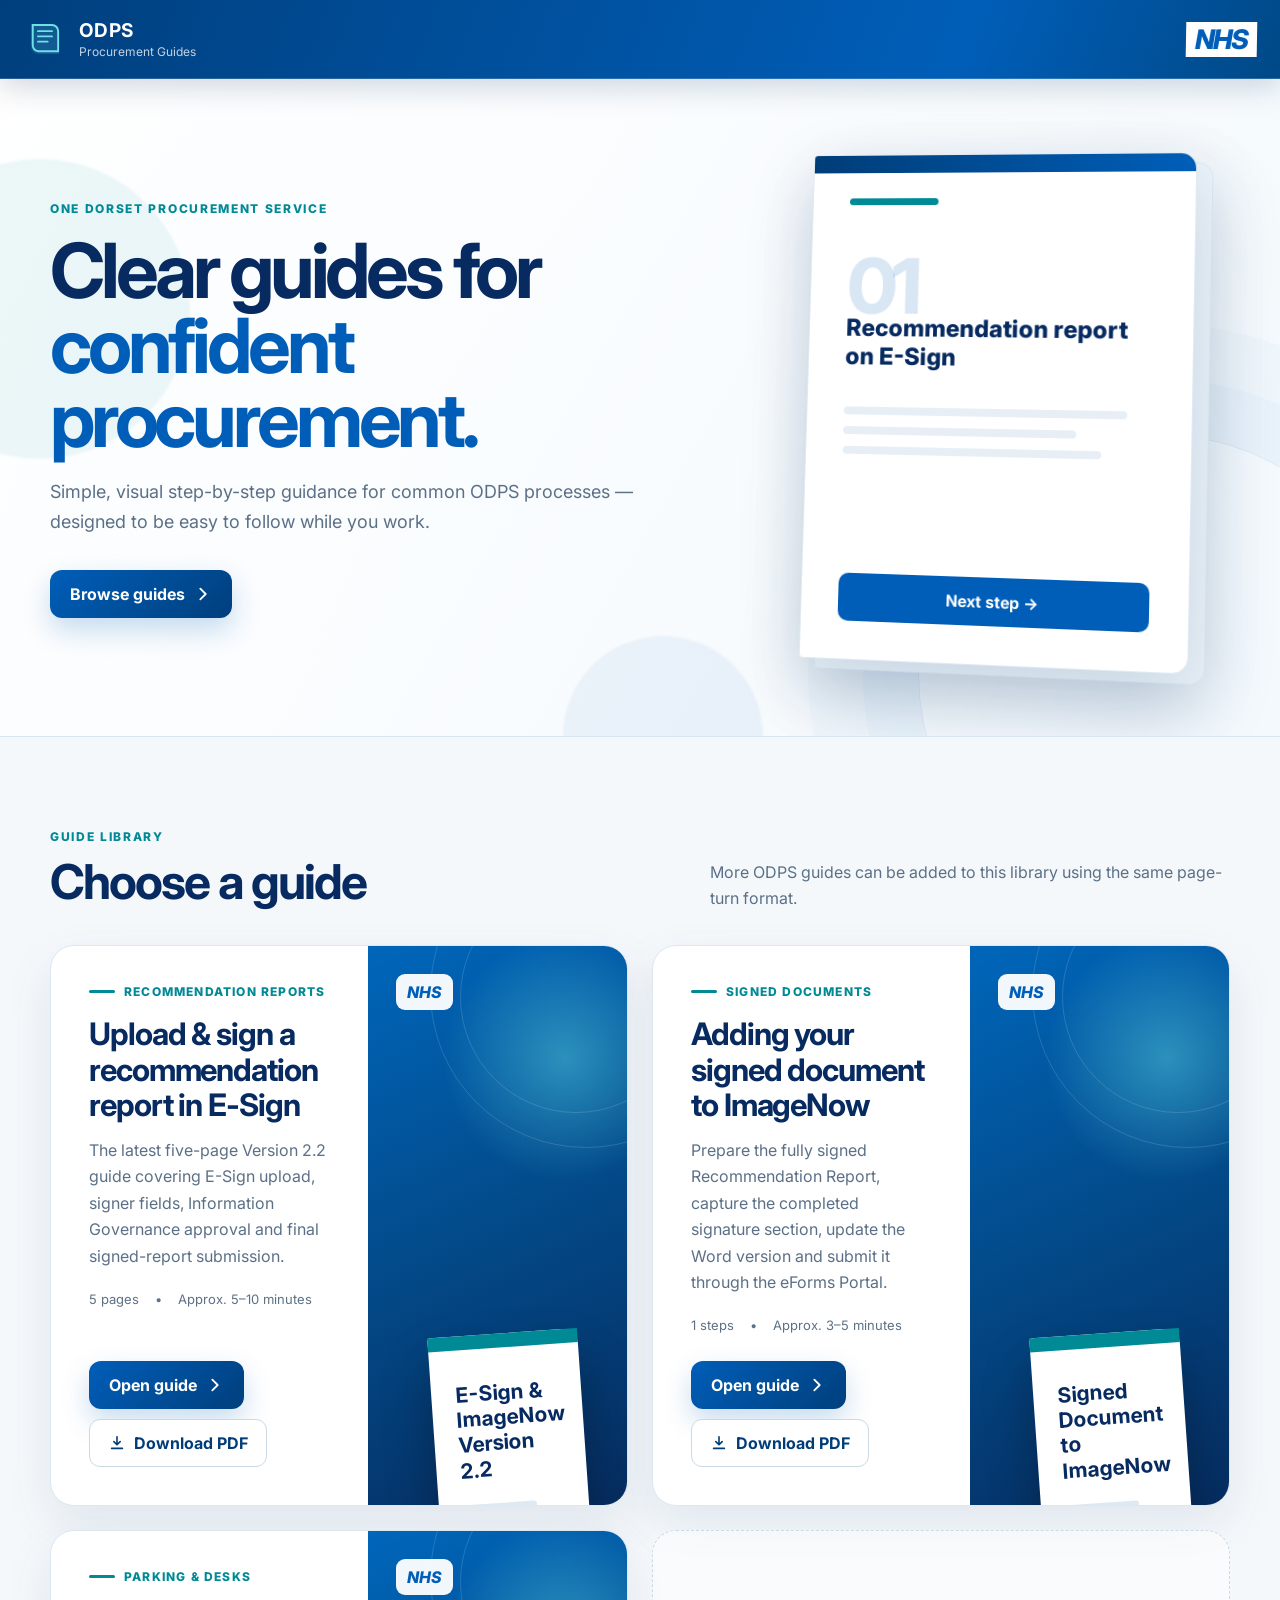
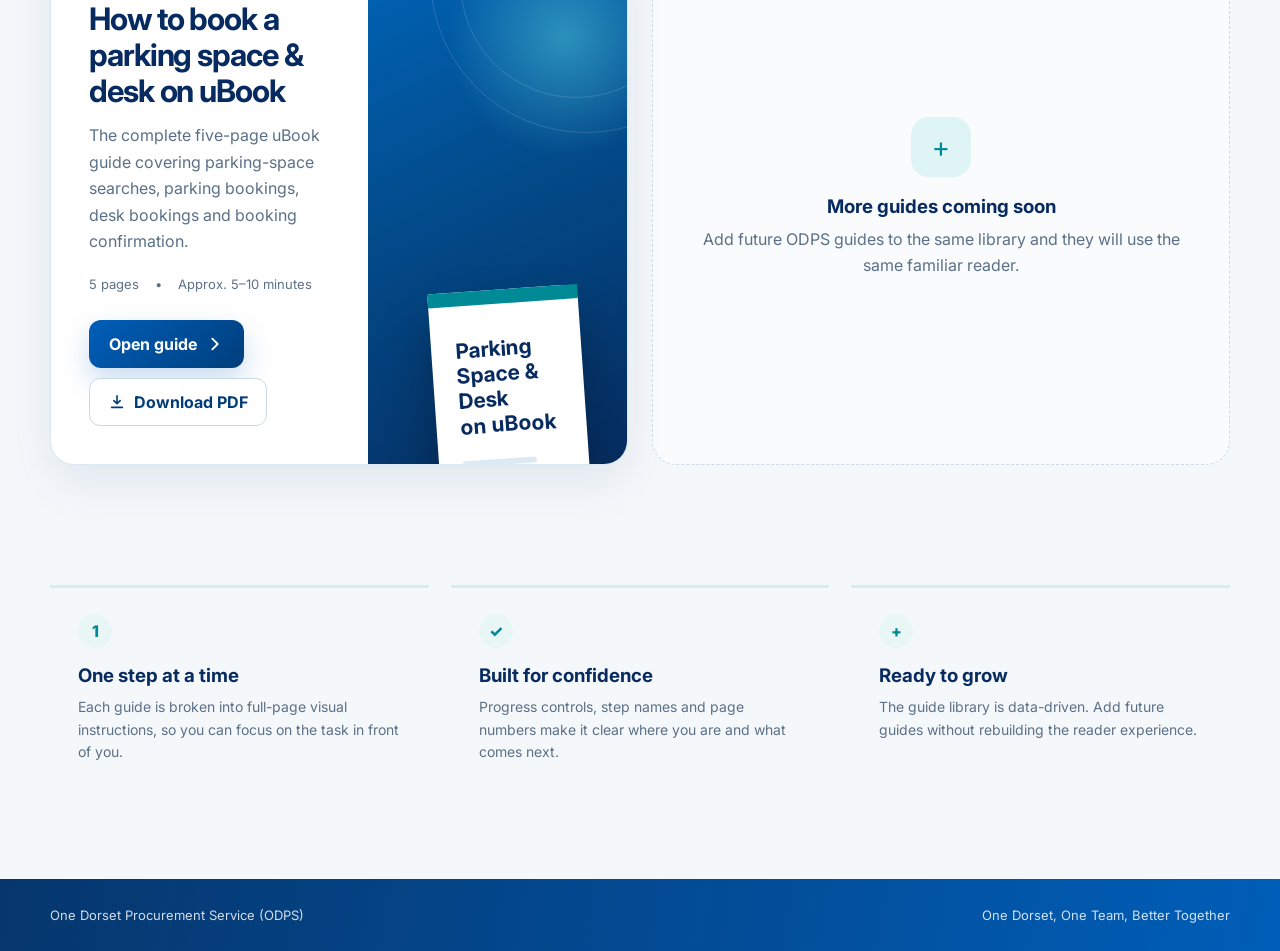
==== index.html @ a8387121 "Add files via upload" ====
<!doctype html>
<html lang="en">
<head>
  <meta charset="utf-8" />
  <meta name="viewport" content="width=device-width, initial-scale=1" />
  <meta name="theme-color" content="#003d78" />
  <meta name="description" content="Practical procurement guides for One Dorset Procurement Service colleagues." />
  <title>ODPS Procurement Guides</title>
  <link rel="stylesheet" href="styles.css" />
</head>
<body>
  <a class="skip-link" href="#main">Skip to content</a>

  <header class="site-header">
    <div class="header-inner">
      <a class="brand" href="#" data-home aria-label="ODPS Procurement Guides home">
        <span class="brand-mark" aria-hidden="true">
          <svg viewBox="0 0 48 48" role="img">
            <path d="M8 7h24a8 8 0 0 1 8 8v26H16a8 8 0 0 1-8-8V7Z" fill="currentColor" opacity=".16"/>
            <path d="M10 8h22a7 7 0 0 1 7 7v23H17a7 7 0 0 1-7-7V8Z" fill="none" stroke="currentColor" stroke-width="2.2"/>
            <path d="M16 15h16M16 21h16M16 27h11" stroke="currentColor" stroke-width="2.2" stroke-linecap="round"/>
          </svg>
        </span>
        <span>
          <strong>ODPS</strong>
          <small>Procurement Guides</small>
        </span>
      </a>

      <div class="nhs-badge" aria-label="NHS">NHS</div>
    </div>
  </header>

  <main id="main">
    <section class="hero" id="home-view">
      <div class="hero-glow hero-glow-one" aria-hidden="true"></div>
      <div class="hero-glow hero-glow-two" aria-hidden="true"></div>

      <div class="shell hero-grid">
        <div class="hero-copy">
          <span class="eyebrow">One Dorset Procurement Service</span>
          <h1>Clear guides for<br><span>confident procurement.</span></h1>
          <p class="hero-lead">
            Simple, visual step-by-step guidance for common ODPS processes — designed to be easy to follow while you work.
          </p>
          <a class="primary-cta" href="#guides">
            Browse guides
            <svg viewBox="0 0 20 20" aria-hidden="true"><path d="m7 4 6 6-6 6" fill="none" stroke="currentColor" stroke-width="2" stroke-linecap="round" stroke-linejoin="round"/></svg>
          </a>
        </div>

        <div class="hero-card" aria-hidden="true">
          <div class="mini-book">
            <div class="mini-page mini-page-back"></div>
            <div class="mini-page mini-page-front">
              <div class="mini-topline"></div>
              <div class="mini-number">01</div>
              <div class="mini-title">Recommendation report<br>on E-Sign</div>
              <div class="mini-lines">
                <span></span><span></span><span></span>
              </div>
              <div class="mini-button">Next step →</div>
            </div>
          </div>
        </div>
      </div>
    </section>

    <section class="guide-section" id="guides">
      <div class="shell">
        <div class="section-heading">
          <div>
            <span class="eyebrow">Guide library</span>
            <h2>Choose a guide</h2>
          </div>
          <p>More ODPS guides can be added to this library using the same page-turn format.</p>
        </div>

        <div class="guide-grid" id="guide-grid">
          <!-- Guide cards are rendered from app.js -->
        </div>
      </div>
    </section>

    <section class="principles">
      <div class="shell principles-grid">
        <article>
          <span class="principle-icon" aria-hidden="true">1</span>
          <h3>One step at a time</h3>
          <p>Each guide is broken into full-page visual instructions, so you can focus on the task in front of you.</p>
        </article>
        <article>
          <span class="principle-icon" aria-hidden="true">✓</span>
          <h3>Built for confidence</h3>
          <p>Progress controls, step names and page numbers make it clear where you are and what comes next.</p>
        </article>
        <article>
          <span class="principle-icon" aria-hidden="true">+</span>
          <h3>Ready to grow</h3>
          <p>The guide library is data-driven. Add future guides without rebuilding the reader experience.</p>
        </article>
      </div>
    </section>
  </main>

  <div class="reader" id="reader" hidden>
    <div class="reader-topbar">
      <button class="text-button" id="close-reader" type="button">
        <svg viewBox="0 0 20 20" aria-hidden="true"><path d="m12.5 4-6 6 6 6" fill="none" stroke="currentColor" stroke-width="2" stroke-linecap="round" stroke-linejoin="round"/></svg>
        All guides
      </button>
      <div class="reader-brand">
        <strong id="reader-short-title">E-Sign</strong>
        <span id="reader-counter">Step 1 of 3</span>
      </div>
      <div class="reader-tools">
        <a class="reader-download" id="reader-download" href="#" download hidden>
          <svg viewBox="0 0 20 20" aria-hidden="true"><path d="M10 3v9m0 0 3.5-3.5M10 12 6.5 8.5M4 16h12" fill="none" stroke="currentColor" stroke-width="1.8" stroke-linecap="round" stroke-linejoin="round"/></svg>
          <span id="reader-download-label">Download PDF</span>
        </a>
        <button class="icon-button" id="fullscreen-button" type="button" aria-label="Toggle full screen">
          <svg viewBox="0 0 24 24" aria-hidden="true">
            <path d="M8 3H3v5M16 3h5v5M8 21H3v-5M16 21h5v-5" fill="none" stroke="currentColor" stroke-width="2" stroke-linecap="round" stroke-linejoin="round"/>
          </svg>
        </button>
      </div>
    </div>

    <div class="reader-stage">
      <aside class="step-rail" aria-label="Guide progress">
        <div class="step-rail-title" id="step-rail-title">Guide steps</div>
        <ol id="step-list"></ol>
      </aside>

      <div class="book-wrap">
        <a class="step-resource-link" id="step-resource-link" href="#" target="_blank" rel="noopener noreferrer" hidden>
          <span class="step-resource-icon" aria-hidden="true">
            <svg viewBox="0 0 24 24"><path d="M14 5h5v5M13 11l6-6M19 13v5a1 1 0 0 1-1 1H6a1 1 0 0 1-1-1V6a1 1 0 0 1 1-1h5" fill="none" stroke="currentColor" stroke-width="2" stroke-linecap="round" stroke-linejoin="round"/></svg>
          </span>
          <span>
            <small>Quick link for this step</small>
            <strong id="step-resource-label">Open E-Sign</strong>
          </span>
          <span class="step-resource-arrow" aria-hidden="true">↗</span>
        </a>

        <div class="book-shell" id="book-shell">
          <div class="page-stack page-stack-3" aria-hidden="true"></div>
          <div class="page-stack page-stack-2" aria-hidden="true"></div>
          <div class="page-stack page-stack-1" aria-hidden="true"></div>

          <div class="page-turner" id="page-turner">
            <img id="guide-page" src="" alt="" />
          </div>
        </div>

        <div class="reader-actions">
          <button class="secondary-button" id="prev-button" type="button">
            <svg viewBox="0 0 20 20" aria-hidden="true"><path d="m12 4-6 6 6 6" fill="none" stroke="currentColor" stroke-width="2" stroke-linecap="round" stroke-linejoin="round"/></svg>
            Previous
          </button>
          <div class="mobile-progress" id="mobile-progress" aria-hidden="true"></div>
          <button class="primary-button" id="next-button" type="button">
            <span id="next-label">Next step</span>
            <svg viewBox="0 0 20 20" aria-hidden="true"><path d="m7 4 6 6-6 6" fill="none" stroke="currentColor" stroke-width="2" stroke-linecap="round" stroke-linejoin="round"/></svg>
          </button>
        </div>

      </div>

      <aside class="reader-meta">
        <span class="eyebrow" id="current-unit-label">Current step</span>
        <h2 id="step-title"></h2>
        <p id="step-description"></p>
        <div class="reader-tip">
          <span aria-hidden="true">⌨</span>
          <p>Use the left and right arrow keys to move through the guide.</p>
        </div>
      </aside>
    </div>
  </div>

  <footer>
    <div class="shell footer-inner">
      <span>One Dorset Procurement Service (ODPS)</span>
      <span>One Dorset, One Team, Better Together</span>
    </div>
  </footer>

  <script src="app.js"></script>
</body>
</html>
---- styles.css ----
@import url('https://fonts.googleapis.com/css2?family=Inter:wght@400;500;600;700;800&display=swap');

:root {
  --nhs-blue: #005eb8;
  --deep-blue: #003d78;
  --navy: #072b61;
  --ink: #102a43;
  --muted: #5b7087;
  --teal: #008a96;
  --teal-soft: #dff4f4;
  --sky: #e9f3fb;
  --paper: #ffffff;
  --off-white: #f5f8fb;
  --line: #d9e5ef;
  --green: #4c9f38;
  --shadow: 0 24px 70px rgba(0, 50, 100, .16);
  --radius: 24px;
}

* { box-sizing: border-box; }

html {
  scroll-behavior: smooth;
  background: var(--off-white);
}

body {
  margin: 0;
  color: var(--ink);
  background:
    radial-gradient(circle at 12% 10%, rgba(0, 174, 199, .08), transparent 28rem),
    var(--off-white);
  font-family: Inter, Arial, Helvetica, sans-serif;
  -webkit-font-smoothing: antialiased;
}

button, a { font: inherit; }
button { cursor: pointer; }

img { max-width: 100%; display: block; }

.skip-link {
  position: fixed;
  top: 10px;
  left: 10px;
  z-index: 100;
  padding: 10px 14px;
  border-radius: 10px;
  background: #fff;
  color: var(--navy);
  transform: translateY(-160%);
}
.skip-link:focus { transform: translateY(0); }

.shell {
  width: min(1180px, calc(100% - 48px));
  margin: 0 auto;
}

.site-header {
  position: sticky;
  top: 0;
  z-index: 30;
  color: white;
  background: linear-gradient(110deg, #003f7d 0%, #005eb8 75%, #004987 100%);
  border-bottom: 1px solid rgba(255,255,255,.16);
  box-shadow: 0 8px 30px rgba(0, 38, 82, .18);
}

.header-inner {
  width: min(1280px, calc(100% - 48px));
  min-height: 78px;
  margin: 0 auto;
  display: flex;
  align-items: center;
  justify-content: space-between;
}

.brand {
  color: white;
  display: inline-flex;
  align-items: center;
  gap: 13px;
  text-decoration: none;
}

.brand-mark {
  width: 42px;
  height: 42px;
  display: grid;
  place-items: center;
  color: #6ee0e8;
}
.brand-mark svg { width: 100%; height: 100%; }

.brand strong {
  display: block;
  font-size: 19px;
  letter-spacing: .02em;
}
.brand small {
  display: block;
  margin-top: 2px;
  font-size: 12px;
  color: rgba(255,255,255,.76);
}

.nhs-badge {
  background: #fff;
  color: var(--nhs-blue);
  padding: 4px 9px 3px;
  font-size: 27px;
  font-weight: 800;
  letter-spacing: -2px;
  font-style: italic;
  line-height: 1;
  transform: skew(-1deg);
}

.hero {
  position: relative;
  overflow: hidden;
  background:
    linear-gradient(120deg, rgba(255,255,255,.96), rgba(243,249,253,.96));
  border-bottom: 1px solid var(--line);
}

.hero::after {
  content: "";
  position: absolute;
  right: -120px;
  bottom: -180px;
  width: 480px;
  height: 480px;
  border-radius: 50%;
  border: 1px solid rgba(0, 94, 184, .10);
  box-shadow:
    0 0 0 55px rgba(0, 94, 184, .025),
    0 0 0 110px rgba(0, 138, 150, .022);
}

.hero-grid {
  min-height: 590px;
  display: grid;
  grid-template-columns: 1.15fr .85fr;
  align-items: center;
  gap: 80px;
  padding-top: 72px;
  padding-bottom: 72px;
  position: relative;
  z-index: 2;
}

.eyebrow {
  display: inline-block;
  color: var(--teal);
  font-size: 12px;
  font-weight: 800;
  letter-spacing: .14em;
  text-transform: uppercase;
}

.hero h1 {
  margin: 16px 0 20px;
  color: var(--navy);
  font-size: clamp(46px, 6vw, 76px);
  line-height: .98;
  letter-spacing: -.055em;
}
.hero h1 span { color: var(--nhs-blue); }

.hero-lead {
  max-width: 670px;
  margin: 0 0 32px;
  color: var(--muted);
  font-size: 18px;
  line-height: 1.7;
}

.primary-cta,
.primary-button,
.secondary-button,
.text-button,
.icon-button {
  border: 0;
  text-decoration: none;
  display: inline-flex;
  align-items: center;
  justify-content: center;
}

.reader-tools {
  justify-self: end;
  display: flex;
  align-items: center;
  gap: 9px;
}

.reader-download {
  min-height: 40px;
  padding: 0 13px;
  display: inline-flex;
  align-items: center;
  justify-content: center;
  gap: 7px;
  border: 1px solid #cbd9e3;
  border-radius: 10px;
  background: #fff;
  color: var(--deep-blue);
  text-decoration: none;
  font-size: 13px;
  font-weight: 700;
  transition: background .18s ease, border-color .18s ease, transform .18s ease;
}
.reader-download[hidden] { display: none; }
.reader-download:hover {
  transform: translateY(-1px);
  background: #f4f9fc;
  border-color: #9fbdd0;
}
.reader-download:focus-visible {
  outline: 3px solid rgba(0, 94, 184, .24);
  outline-offset: 2px;
}
.reader-download svg { width: 17px; height: 17px; }

.primary-cta,
.primary-button {
  gap: 9px;
  padding: 14px 20px;
  border-radius: 12px;
  background: linear-gradient(135deg, var(--nhs-blue), #003f7d);
  color: #fff;
  font-weight: 700;
  box-shadow: 0 12px 28px rgba(0, 94, 184, .22);
  transition: transform .18s ease, box-shadow .18s ease;
}

.primary-cta:hover,
.primary-button:hover {
  transform: translateY(-2px);
  box-shadow: 0 16px 34px rgba(0, 94, 184, .28);
}
.primary-cta svg, .primary-button svg, .secondary-button svg, .text-button svg {
  width: 18px;
  height: 18px;
}

.hero-card {
  min-height: 420px;
  display: grid;
  place-items: center;
  perspective: 1400px;
}

.mini-book {
  width: min(390px, 90%);
  aspect-ratio: .76;
  position: relative;
  transform: rotateY(-8deg) rotateX(3deg) rotateZ(1deg);
  transform-style: preserve-3d;
}

.mini-page {
  position: absolute;
  inset: 0;
  border-radius: 4px 16px 16px 4px;
  background: #fff;
  border: 1px solid #dfeaf3;
  box-shadow: var(--shadow);
}

.mini-page-back {
  transform: translate(16px, 10px);
  background: #ecf4fa;
}

.mini-page-front {
  overflow: hidden;
  padding: 44px 38px;
}

.mini-page-front::before {
  content: "";
  position: absolute;
  top: 0; left: 0; right: 0;
  height: 18px;
  background: linear-gradient(90deg, var(--deep-blue), var(--nhs-blue));
}

.mini-topline {
  width: 92px;
  height: 7px;
  margin-bottom: 44px;
  background: var(--teal);
  border-radius: 999px;
}

.mini-number {
  color: rgba(0,94,184,.15);
  font-size: 78px;
  line-height: 1;
  font-weight: 800;
  letter-spacing: -.08em;
}

.mini-title {
  margin-top: -10px;
  color: var(--navy);
  font-size: 24px;
  line-height: 1.2;
  font-weight: 800;
}

.mini-lines {
  margin: 36px 0;
  display: grid;
  gap: 12px;
}
.mini-lines span {
  height: 8px;
  border-radius: 999px;
  background: #e7eef5;
}
.mini-lines span:nth-child(1){ width: 92%; }
.mini-lines span:nth-child(2){ width: 76%; }
.mini-lines span:nth-child(3){ width: 84%; }

.mini-button {
  position: absolute;
  left: 38px; right: 38px; bottom: 38px;
  padding: 14px 18px;
  border-radius: 10px;
  background: var(--nhs-blue);
  color: white;
  text-align: center;
  font-weight: 700;
}

.hero-glow {
  position: absolute;
  border-radius: 999px;
  filter: blur(1px);
  pointer-events: none;
}
.hero-glow-one {
  width: 300px; height: 300px;
  left: -110px; top: 80px;
  background: rgba(0, 138, 150, .07);
}
.hero-glow-two {
  width: 200px; height: 200px;
  left: 44%; bottom: -100px;
  background: rgba(0, 94, 184, .06);
}

.guide-section { padding: 88px 0 100px; }

.section-heading {
  display: flex;
  align-items: end;
  justify-content: space-between;
  gap: 60px;
  margin-bottom: 34px;
}

.section-heading h2 {
  margin: 7px 0 0;
  font-size: clamp(32px, 4vw, 48px);
  color: var(--navy);
  letter-spacing: -.04em;
}

.section-heading p {
  max-width: 520px;
  margin: 0;
  color: var(--muted);
  line-height: 1.6;
}

.guide-grid {
  display: grid;
  grid-template-columns: repeat(12, 1fr);
  gap: 24px;
}

.guide-card {
  grid-column: span 6;
  min-height: 390px;
  display: grid;
  grid-template-columns: 1.1fr .9fr;
  overflow: hidden;
  border: 1px solid #dbe8f2;
  border-radius: var(--radius);
  background: #fff;
  box-shadow: 0 18px 50px rgba(10, 58, 102, .09);
  transition: transform .2s ease, box-shadow .2s ease;
}

.guide-card:hover {
  transform: translateY(-4px);
  box-shadow: 0 24px 58px rgba(10, 58, 102, .13);
}

.guide-card-content {
  padding: 38px;
  display: flex;
  flex-direction: column;
}

.guide-kicker {
  display: flex;
  align-items: center;
  gap: 9px;
  color: var(--teal);
  font-size: 12px;
  font-weight: 800;
  letter-spacing: .1em;
  text-transform: uppercase;
}

.guide-kicker::before {
  content: "";
  width: 26px;
  height: 3px;
  border-radius: 999px;
  background: currentColor;
}

.guide-card h3 {
  margin: 17px 0 14px;
  color: var(--navy);
  font-size: 31px;
  line-height: 1.15;
  letter-spacing: -.035em;
}

.guide-card p {
  margin: 0;
  color: var(--muted);
  line-height: 1.65;
}

.guide-card-meta {
  margin-top: 22px;
  display: flex;
  gap: 16px;
  color: #5d7186;
  font-size: 13px;
}

.guide-card-actions {
  margin-top: auto;
  padding-top: 28px;
  display: flex;
  flex-wrap: wrap;
  align-items: center;
  gap: 10px;
}

.guide-card-actions .primary-button,
.guide-card-actions .secondary-button {
  margin: 0;
}

.guide-download-button {
  padding: 13px 16px;
}

.guide-cover {
  position: relative;
  overflow: hidden;
  min-height: 340px;
  background:
    radial-gradient(circle at 76% 20%, rgba(94, 217, 226, .45), transparent 25%),
    linear-gradient(155deg, #0066ba 0%, #034784 55%, #062d61 100%);
}

.guide-cover::before,
.guide-cover::after {
  content: "";
  position: absolute;
  border-radius: 50%;
  border: 1px solid rgba(255,255,255,.14);
}
.guide-cover::before { width: 310px; height: 310px; right: -115px; top: -110px; }
.guide-cover::after { width: 230px; height: 230px; right: -65px; top: -65px; }

.cover-badge {
  position: absolute;
  top: 28px;
  left: 28px;
  padding: 8px 11px;
  border-radius: 9px;
  background: rgba(255,255,255,.95);
  color: var(--nhs-blue);
  font-weight: 800;
  font-style: italic;
}

.cover-book {
  position: absolute;
  width: 58%;
  aspect-ratio: .74;
  right: 16%;
  bottom: -10%;
  border-radius: 3px 15px 15px 3px;
  background: #fff;
  box-shadow: 0 28px 50px rgba(0,0,0,.30);
  transform: rotate(-4deg);
}

.cover-book::before {
  content: "";
  position: absolute;
  top: 0; left: 0; right: 0;
  height: 14px;
  background: var(--teal);
}

.cover-book-lines {
  padding: 46px 24px 24px;
}

.cover-book-lines strong {
  display: block;
  color: var(--navy);
  font-size: 21px;
  line-height: 1.2;
}

.cover-book-lines i {
  display: block;
  width: 72%;
  height: 6px;
  margin: 22px 0 0;
  border-radius: 999px;
  background: #ddeaf3;
}
.cover-book-lines i + i { margin-top: 9px; width: 86%; }
.cover-book-lines i + i + i { width: 62%; }

.coming-soon {
  grid-column: span 6;
  min-height: 390px;
  display: grid;
  place-items: center;
  text-align: center;
  padding: 40px;
  border: 1px dashed #c9dbe8;
  border-radius: var(--radius);
  background: rgba(255,255,255,.48);
}

.coming-soon-icon {
  width: 60px;
  height: 60px;
  margin: 0 auto 18px;
  display: grid;
  place-items: center;
  border-radius: 18px;
  background: var(--teal-soft);
  color: var(--teal);
  font-size: 28px;
}
.coming-soon h3 { color: var(--navy); margin: 0 0 9px; }
.coming-soon p { margin: 0; color: var(--muted); line-height: 1.6; }

.principles {
  padding: 20px 0 90px;
}
.principles-grid {
  display: grid;
  grid-template-columns: repeat(3, 1fr);
  gap: 22px;
}
.principles article {
  padding: 26px 28px;
  border-top: 3px solid #d8eaf2;
}
.principle-icon {
  width: 34px; height: 34px;
  display: grid; place-items: center;
  border-radius: 50%;
  background: #e9f6f6;
  color: var(--teal);
  font-weight: 800;
}
.principles h3 { margin: 16px 0 9px; color: var(--navy); }
.principles p { margin: 0; color: var(--muted); line-height: 1.6; font-size: 14px; }

footer {
  padding: 28px 0;
  color: rgba(255,255,255,.82);
  background: linear-gradient(100deg, #06366d, #005eb8);
}
.footer-inner {
  display: flex;
  justify-content: space-between;
  gap: 24px;
  font-size: 13px;
}

/* Reader */
.reader {
  position: fixed;
  inset: 0;
  z-index: 60;
  color: var(--ink);
  background:
    radial-gradient(circle at 50% -10%, rgba(0,94,184,.11), transparent 34rem),
    #eef4f8;
  overflow: auto;
}

.reader[hidden] { display: none; }

.reader-topbar {
  height: 72px;
  position: sticky;
  top: 0;
  z-index: 10;
  display: grid;
  grid-template-columns: 1fr auto 1fr;
  align-items: center;
  padding: 0 24px;
  background: rgba(255,255,255,.94);
  backdrop-filter: blur(14px);
  border-bottom: 1px solid #dbe5ed;
}

.text-button {
  justify-self: start;
  gap: 8px;
  padding: 9px 12px;
  background: transparent;
  color: var(--deep-blue);
  font-weight: 700;
  border-radius: 9px;
}
.text-button:hover { background: #edf4f8; }

.reader-brand {
  text-align: center;
}
.reader-brand strong {
  display: block;
  color: var(--navy);
  font-size: 15px;
}
.reader-brand span {
  display: block;
  margin-top: 2px;
  color: var(--muted);
  font-size: 12px;
}

.icon-button {
  width: 40px;
  height: 40px;
  justify-self: end;
  border-radius: 10px;
  background: #eff5f8;
  color: var(--deep-blue);
}
.icon-button svg { width: 20px; height: 20px; }

.reader-stage {
  width: min(1480px, calc(100% - 44px));
  margin: 0 auto;
  padding: 34px 0 42px;
  display: grid;
  grid-template-columns: minmax(180px, .6fr) minmax(500px, 820px) minmax(220px, .75fr);
  gap: 32px;
  align-items: start;
}

.step-rail,
.reader-meta {
  position: sticky;
  top: 106px;
}

.step-rail-title {
  margin-bottom: 14px;
  color: #7a8b9a;
  font-size: 11px;
  font-weight: 800;
  letter-spacing: .12em;
  text-transform: uppercase;
}
.step-rail ol {
  list-style: none;
  margin: 0;
  padding: 0;
}
.step-item {
  position: relative;
  min-height: 66px;
  padding: 10px 6px 10px 45px;
  color: #6e8294;
}
.step-item::before {
  content: attr(data-step);
  position: absolute;
  left: 0; top: 8px;
  width: 28px; height: 28px;
  display: grid; place-items: center;
  border-radius: 50%;
  border: 1px solid #bfd0dc;
  background: #eef4f8;
  font-size: 11px;
  font-weight: 800;
}
.step-item:not(:last-child)::after {
  content: "";
  position: absolute;
  left: 13px;
  top: 40px;
  bottom: -8px;
  width: 1px;
  background: #cbd9e3;
}
.step-item strong {
  display: block;
  font-size: 13px;
  line-height: 1.35;
}
.step-item.active { color: var(--navy); }
.step-item.active::before {
  border-color: var(--teal);
  background: var(--teal);
  color: white;
  box-shadow: 0 0 0 5px rgba(0,138,150,.10);
}
.step-item.done::before {
  content: "✓";
  border-color: #79b96a;
  background: #79b96a;
  color: white;
}

.book-wrap { min-width: 0; }

.book-shell {
  position: relative;
  width: min(100%, 790px);
  margin: 0 auto;
  aspect-ratio: 1055 / 1491;
  perspective: 1800px;
}

.page-stack,
.page-turner {
  position: absolute;
  inset: 0;
  border-radius: 4px 15px 15px 4px;
  transform-origin: left center;
}

.page-stack {
  background: #fff;
  border: 1px solid #d5e0e8;
}
.page-stack-3 { transform: translate(15px, 11px); opacity: .48; }
.page-stack-2 { transform: translate(10px, 7px); opacity: .7; }
.page-stack-1 { transform: translate(5px, 3px); opacity: .9; }

.page-turner {
  overflow: hidden;
  background: white;
  box-shadow: 0 20px 60px rgba(12, 50, 82, .18);
  border: 1px solid #cfdce6;
  backface-visibility: hidden;
}
.page-turner::after {
  content: "";
  position: absolute;
  inset: 0 auto 0 0;
  width: 18px;
  background: linear-gradient(90deg, rgba(0,39,78,.11), transparent);
  pointer-events: none;
}
.page-turner img {
  width: 100%;
  height: 100%;
  object-fit: contain;
  background: #fff;
}

.page-turner.turn-next {
  animation: pageTurnNext .52s cubic-bezier(.55,.05,.35,1);
}
.page-turner.turn-prev {
  animation: pageTurnPrev .52s cubic-bezier(.55,.05,.35,1);
}

@keyframes pageTurnNext {
  0% { transform: rotateY(0deg); filter: brightness(1); }
  46% { transform: rotateY(-12deg) translateX(-1.4%); filter: brightness(.92); }
  52% { opacity: .15; }
  53% { transform: rotateY(10deg) translateX(1%); opacity: .15; }
  100% { transform: rotateY(0deg); opacity: 1; filter: brightness(1); }
}
@keyframes pageTurnPrev {
  0% { transform: rotateY(0deg); filter: brightness(1); }
  46% { transform: rotateY(12deg) translateX(1.4%); filter: brightness(.92); }
  52% { opacity: .15; }
  53% { transform: rotateY(-10deg) translateX(-1%); opacity: .15; }
  100% { transform: rotateY(0deg); opacity: 1; filter: brightness(1); }
}

.reader-actions {
  width: min(100%, 790px);
  margin: 24px auto 0;
  display: grid;
  grid-template-columns: 1fr auto 1fr;
  align-items: center;
  gap: 12px;
}

.secondary-button {
  justify-self: start;
  gap: 8px;
  padding: 13px 18px;
  border: 1px solid #cbd9e3;
  border-radius: 11px;
  background: #fff;
  color: var(--deep-blue);
  font-weight: 700;
}
.secondary-button:disabled {
  opacity: .42;
  cursor: default;
}
.reader-actions .primary-button { justify-self: end; }

.mobile-progress {
  width: 80px;
  height: 5px;
  border-radius: 999px;
  background: #d7e3eb;
  overflow: hidden;
  position: relative;
}
.mobile-progress::after {
  content: "";
  position: absolute;
  inset: 0;
  transform-origin: left center;
  transform: scaleX(var(--progress, .33));
  background: var(--teal);
  transition: transform .25s ease;
}

.reader-meta {
  padding: 26px;
  border: 1px solid #dbe7ef;
  border-radius: 18px;
  background: rgba(255,255,255,.74);
}
.reader-meta h2 {
  margin: 8px 0 12px;
  color: var(--navy);
  font-size: 24px;
  letter-spacing: -.025em;
}
.reader-meta > p {
  margin: 0;
  color: var(--muted);
  font-size: 14px;
  line-height: 1.65;
}
.reader-tip {
  display: flex;
  gap: 12px;
  align-items: flex-start;
  margin-top: 22px;
  padding-top: 20px;
  border-top: 1px solid #dbe7ef;
  color: #6d8090;
}
.reader-tip span {
  width: 32px; height: 32px;
  flex: 0 0 32px;
  display: grid; place-items: center;
  border-radius: 8px;
  background: #eaf3f7;
}
.reader-tip p { margin: 0; font-size: 12px; line-height: 1.5; }

body.reader-open { overflow: hidden; }

@media (max-width: 1120px) {
  .reader-stage {
    grid-template-columns: 150px minmax(480px, 720px);
  }
  .reader-meta { display: none; }
}

@media (max-width: 900px) {
  .hero-grid {
    grid-template-columns: 1fr;
    min-height: auto;
    gap: 30px;
    padding-top: 60px;
  }
  .hero-card { min-height: 360px; }
  .mini-book { width: 300px; }
  .guide-card { grid-column: span 12; }
  .coming-soon { grid-column: span 12; min-height: 250px; }
  .principles-grid { grid-template-columns: 1fr; }
  .reader-stage {
    width: min(900px, calc(100% - 28px));
    grid-template-columns: 1fr;
    padding-top: 22px;
  }
  .step-rail { display: none; }
  .book-shell { width: min(100%, 690px); }
}

@media (max-width: 680px) {
  .shell, .header-inner { width: min(100% - 28px, 1180px); }
  .header-inner { min-height: 66px; }
  .brand small { display: none; }
  .nhs-badge { font-size: 24px; }

  .hero-grid { padding-top: 48px; padding-bottom: 56px; }
  .hero h1 { font-size: clamp(40px, 13vw, 58px); }
  .hero-lead { font-size: 16px; }
  .hero-card { display: none; }

  .guide-section { padding: 62px 0 70px; }
  .section-heading {
    display: block;
    margin-bottom: 24px;
  }
  .section-heading p { margin-top: 15px; }
  .guide-card {
    display: flex;
    flex-direction: column-reverse;
    min-height: 0;
  }
  .guide-cover { min-height: 260px; }
  .guide-card-content { padding: 28px; }
  .guide-card h3 { font-size: 27px; }
  .guide-card button { margin-top: 26px; }
  .principles { padding-bottom: 60px; }
  .footer-inner { display: grid; }

  .reader-topbar {
    height: 64px;
    padding: 0 12px;
  }
  .reader-brand strong { font-size: 13px; }
  .reader-brand span { font-size: 11px; }
  .reader-download { width: 40px; padding: 0; }
  .reader-download span { display: none; }
  .text-button { font-size: 0; width: 40px; height: 40px; padding: 0; }
  .text-button svg { width: 22px; height: 22px; }

  .reader-stage { width: calc(100% - 18px); padding: 16px 0 24px; }
  .book-shell {
    width: 100%;
    aspect-ratio: 1055 / 1491;
  }
  .page-stack-3 { transform: translate(6px, 5px); }
  .page-stack-2 { transform: translate(4px, 3px); }
  .page-stack-1 { transform: translate(2px, 1px); }

  .reader-actions {
    margin-top: 16px;
    grid-template-columns: auto 1fr auto;
  }
  .secondary-button, .primary-button {
    min-width: 48px;
    min-height: 46px;
    padding: 12px;
  }
  .secondary-button { font-size: 0; }
  .secondary-button svg { width: 20px; height: 20px; }
  .primary-button span { font-size: 14px; }
  .mobile-progress { justify-self: center; width: min(110px, 100%); }
}

@media (prefers-reduced-motion: reduce) {
  *, *::before, *::after {
    scroll-behavior: auto !important;
    animation-duration: .01ms !important;
    animation-iteration-count: 1 !important;
    transition-duration: .01ms !important;
  }
}

/* Contextual quick link shown only on guide steps that provide an external resource. */
.step-resource-link {
  width: min(100%, 790px);
  margin: 0 auto 16px;
  min-height: 68px;
  display: grid;
  grid-template-columns: auto 1fr auto;
  align-items: center;
  gap: 14px;
  padding: 13px 16px;
  border: 1px solid #b9dfe2;
  border-radius: 14px;
  background: linear-gradient(110deg, rgba(230, 248, 249, .96), rgba(255, 255, 255, .98));
  color: var(--navy);
  text-decoration: none;
  box-shadow: 0 10px 28px rgba(0, 74, 105, .07);
  transition: transform .18s ease, border-color .18s ease, box-shadow .18s ease;
}
.step-resource-link[hidden] { display: none; }
.step-resource-link:hover {
  transform: translateY(-2px);
  border-color: #78c9cf;
  box-shadow: 0 14px 32px rgba(0, 74, 105, .11);
}
.step-resource-link:focus-visible {
  outline: 3px solid rgba(0, 94, 184, .28);
  outline-offset: 3px;
}
.step-resource-icon {
  width: 42px;
  height: 42px;
  display: grid;
  place-items: center;
  border-radius: 12px;
  background: var(--teal);
  color: white;
}
.step-resource-icon svg { width: 21px; height: 21px; }
.step-resource-link small {
  display: block;
  margin-bottom: 3px;
  color: var(--teal);
  font-size: 10px;
  font-weight: 800;
  letter-spacing: .1em;
  text-transform: uppercase;
}
.step-resource-link strong {
  display: block;
  font-size: 14px;
  line-height: 1.35;
}
.step-resource-arrow {
  color: var(--nhs-blue);
  font-size: 20px;
  font-weight: 700;
}

@media (max-width: 680px) {
  .step-resource-link {
    margin: 0 auto 12px;
    padding: 11px 13px;
    min-height: 62px;
  }
  .step-resource-icon {
    width: 38px;
    height: 38px;
  }
  .step-resource-link strong { font-size: 13px; }
}
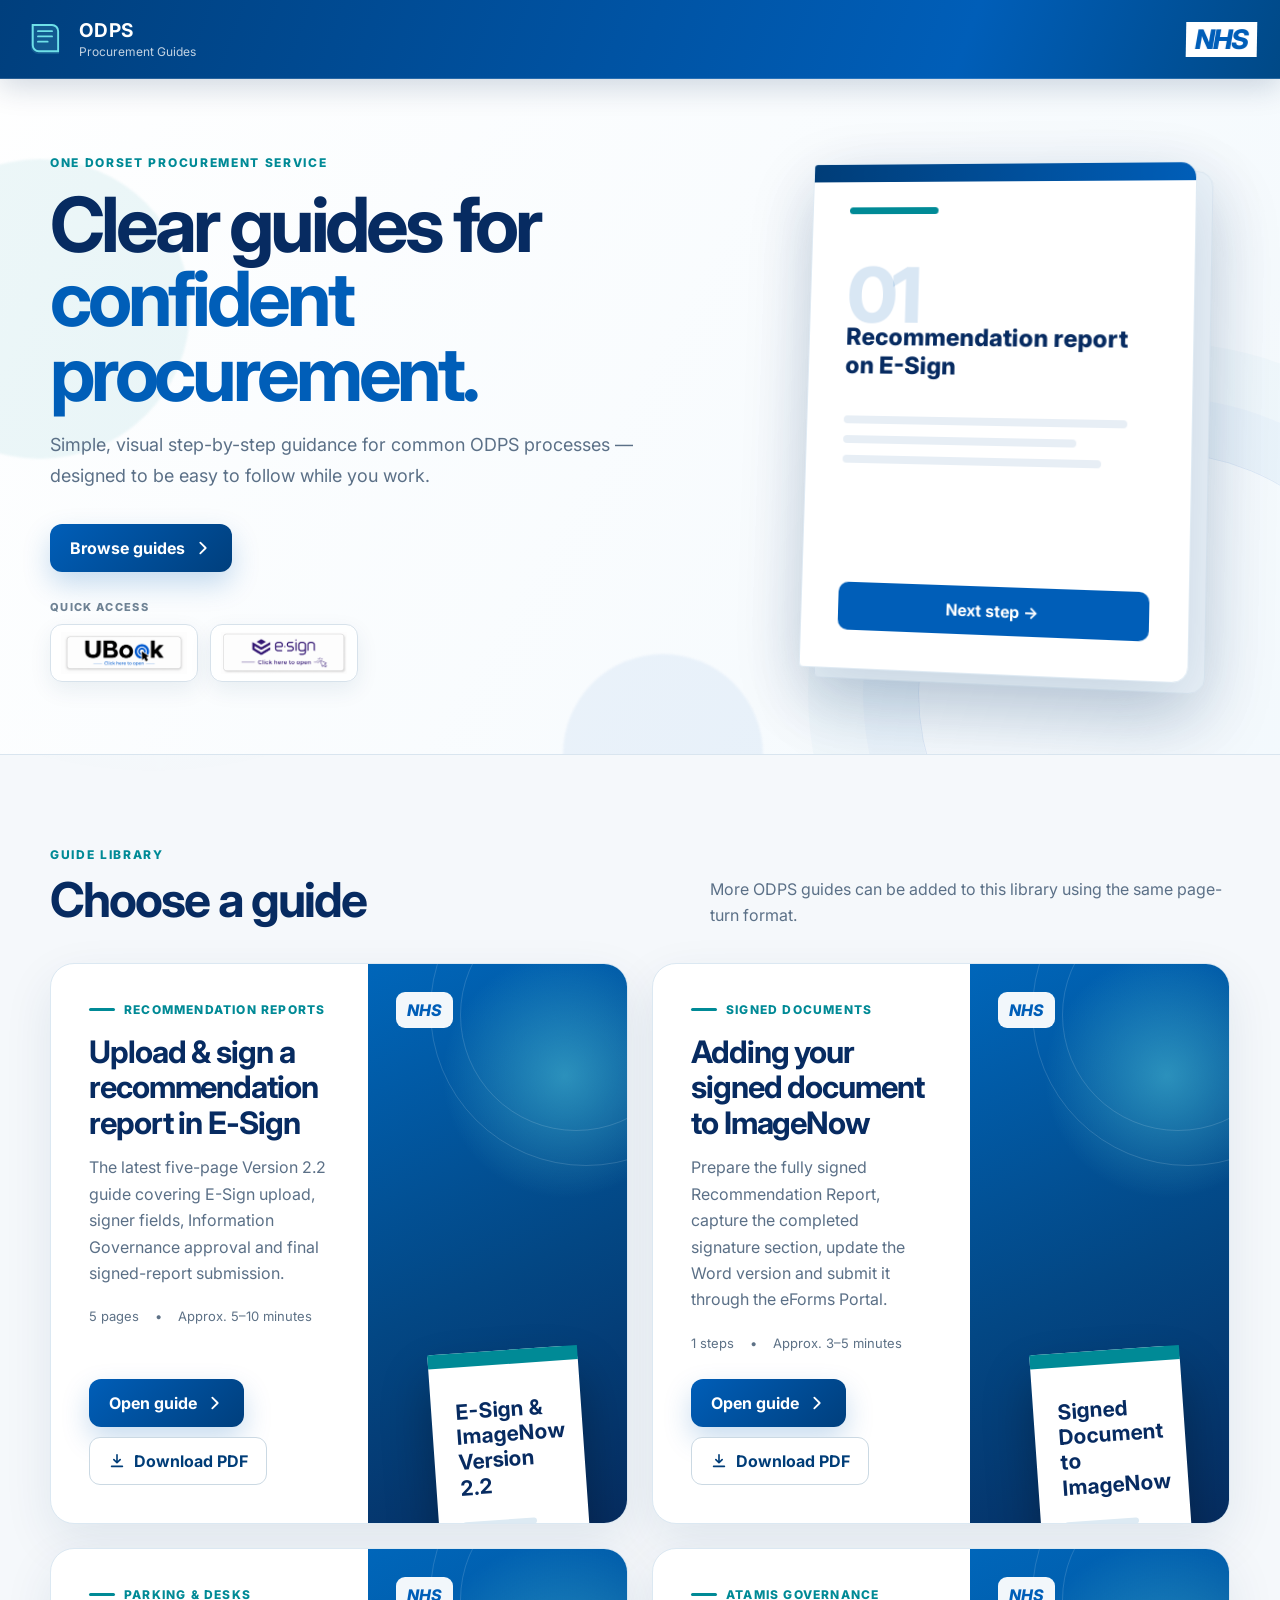
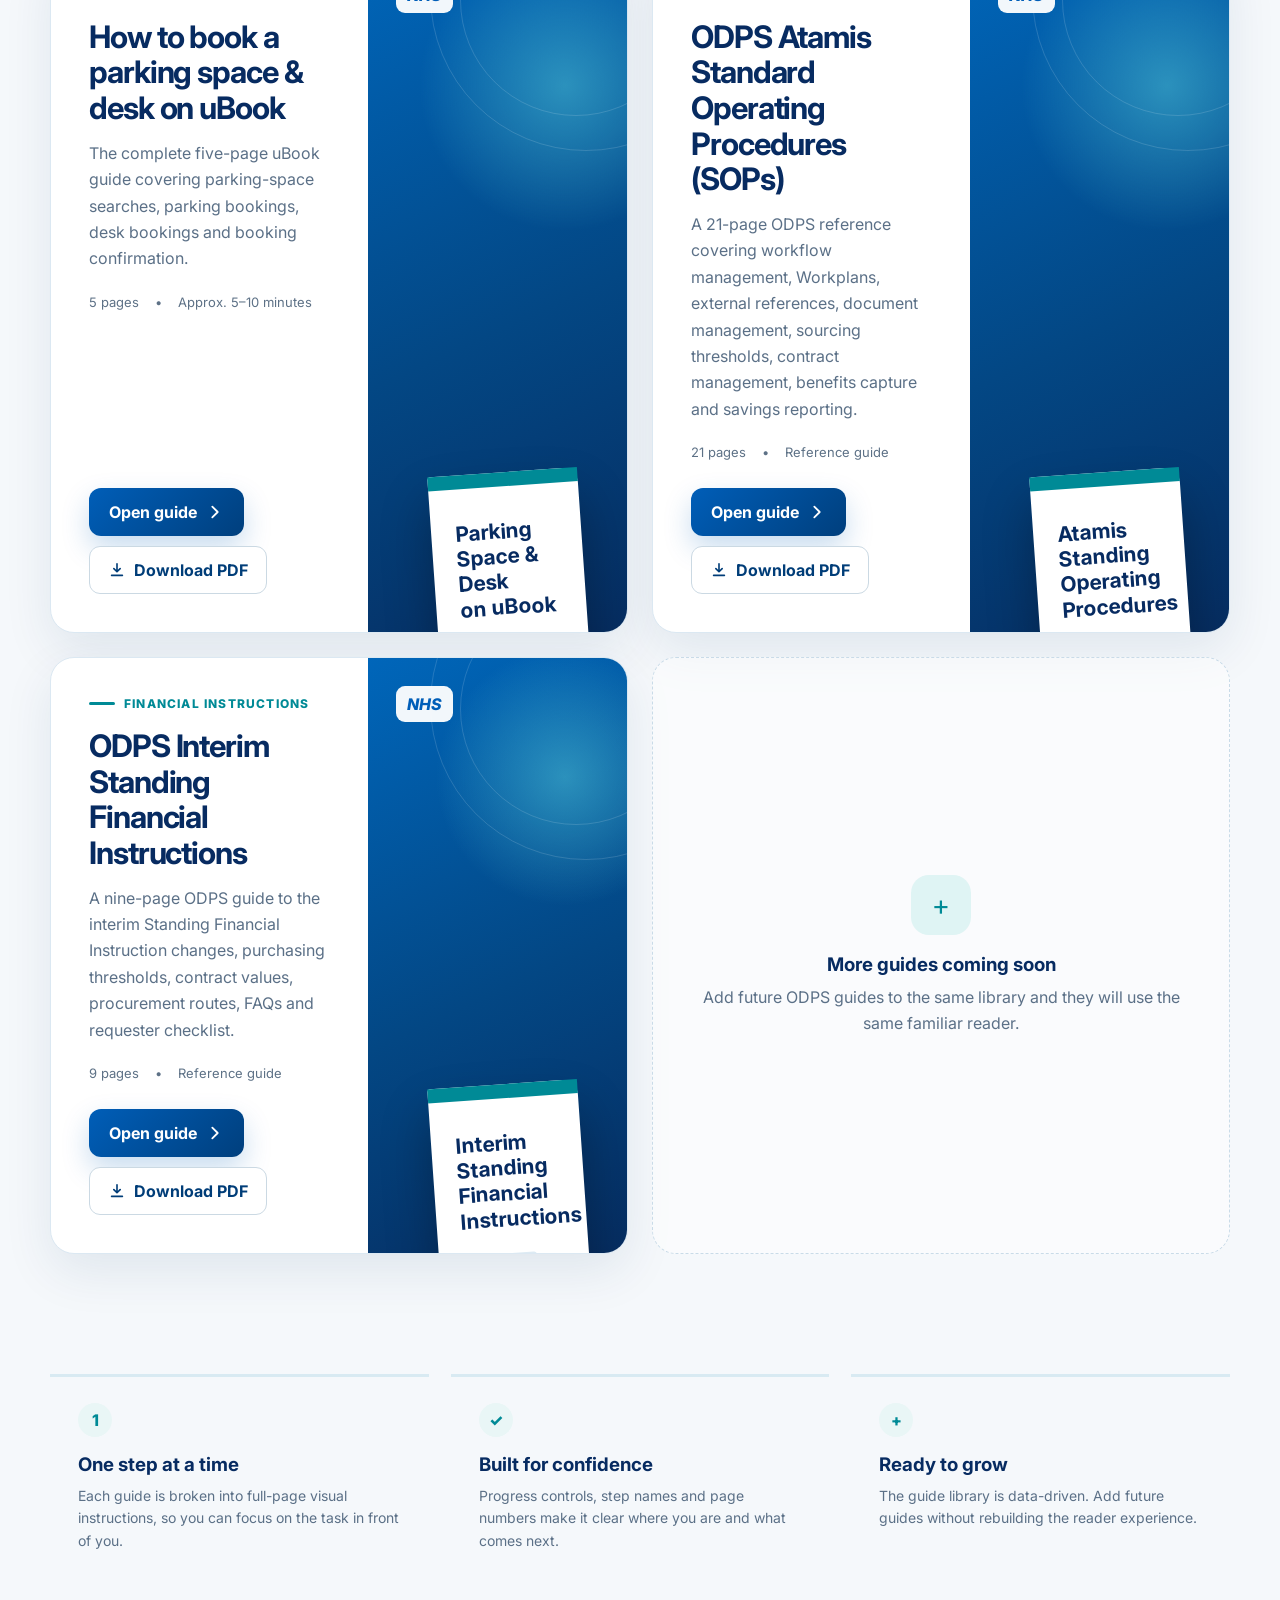
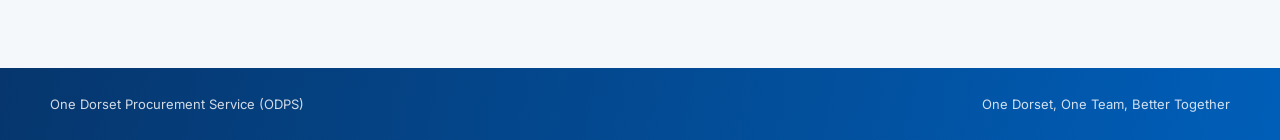
==== commit 40a2ed96: "Add files via upload" ====
--- a/index.html
+++ b/index.html
@@ -47,6 +47,18 @@
             Browse guides
             <svg viewBox="0 0 20 20" aria-hidden="true"><path d="m7 4 6 6-6 6" fill="none" stroke="currentColor" stroke-width="2" stroke-linecap="round" stroke-linejoin="round"/></svg>
           </a>
+
+          <div class="hero-quick-links" aria-label="Quick links">
+            <span class="hero-quick-label">Quick access</span>
+            <div class="hero-quick-row">
+              <a class="hero-quick-link" href="https://ubook.uhd.nhs.uk/" target="_blank" rel="noopener noreferrer" aria-label="Open uBook Resource Booking in a new tab">
+                <img src="assets/ubook-open-link.png" alt="uBook — Click here to open" />
+              </a>
+              <a class="hero-quick-link" href="https://www.esign.co.uk/products/electronic-signature/online/?campaignid=22806957279&adgroupid=&creative=&matchtype=&network=x&device=c&keyword=&gad_source=1&gad_campaignid=22806958452&gclid=Cj0KCQjww4TGBhCKARIsAFLXndT3X019wFtnOgdetSwJWBQyQHwm1I4fkyKZJX_4vGw8XTEZTkiFMokaAiSaEALw_wcB" target="_blank" rel="noopener noreferrer" aria-label="Open E-Sign in a new tab">
+                <img src="assets/esign-open-link.png" alt="E-Sign — Click here to open" />
+              </a>
+            </div>
+          </div>
         </div>
 
         <div class="hero-card" aria-hidden="true">
@@ -114,14 +126,26 @@
         <span id="reader-counter">Step 1 of 3</span>
       </div>
       <div class="reader-tools">
+        <div class="zoom-controls" aria-label="Guide zoom controls">
+          <button class="zoom-button" id="zoom-out-button" type="button" aria-label="Zoom out" title="Zoom out">
+            <svg viewBox="0 0 20 20" aria-hidden="true"><path d="M5 10h10" fill="none" stroke="currentColor" stroke-width="2" stroke-linecap="round"/></svg>
+          </button>
+          <button class="zoom-value" id="zoom-reset-button" type="button" aria-label="Reset zoom to 100 percent" title="Reset zoom">
+            <span id="zoom-value">100%</span>
+          </button>
+          <button class="zoom-button" id="zoom-in-button" type="button" aria-label="Zoom in" title="Zoom in">
+            <svg viewBox="0 0 20 20" aria-hidden="true"><path d="M5 10h10M10 5v10" fill="none" stroke="currentColor" stroke-width="2" stroke-linecap="round"/></svg>
+          </button>
+        </div>
         <a class="reader-download" id="reader-download" href="#" download hidden>
           <svg viewBox="0 0 20 20" aria-hidden="true"><path d="M10 3v9m0 0 3.5-3.5M10 12 6.5 8.5M4 16h12" fill="none" stroke="currentColor" stroke-width="1.8" stroke-linecap="round" stroke-linejoin="round"/></svg>
           <span id="reader-download-label">Download PDF</span>
         </a>
-        <button class="icon-button" id="fullscreen-button" type="button" aria-label="Toggle full screen">
+        <button class="fullscreen-button" id="fullscreen-button" type="button" aria-label="Enter full screen" title="Enter full screen">
           <svg viewBox="0 0 24 24" aria-hidden="true">
             <path d="M8 3H3v5M16 3h5v5M8 21H3v-5M16 21h5v-5" fill="none" stroke="currentColor" stroke-width="2" stroke-linecap="round" stroke-linejoin="round"/>
           </svg>
+          <span id="fullscreen-label">Full screen</span>
         </button>
       </div>
     </div>
@@ -144,13 +168,31 @@
           <span class="step-resource-arrow" aria-hidden="true">↗</span>
         </a>
 
-        <div class="book-shell" id="book-shell">
-          <div class="page-stack page-stack-3" aria-hidden="true"></div>
-          <div class="page-stack page-stack-2" aria-hidden="true"></div>
-          <div class="page-stack page-stack-1" aria-hidden="true"></div>
-
-          <div class="page-turner" id="page-turner">
-            <img id="guide-page" src="" alt="" />
+        <div class="fullscreen-float-tools" id="fullscreen-float-tools" aria-label="Full-screen guide controls">
+          <span class="fullscreen-page-counter" id="fullscreen-page-counter">Page 1 of 1</span>
+          <button class="fullscreen-tool-button" id="fullscreen-zoom-out-button" type="button" aria-label="Zoom out" title="Zoom out">
+            <svg viewBox="0 0 20 20" aria-hidden="true"><path d="M5 10h10" fill="none" stroke="currentColor" stroke-width="2" stroke-linecap="round"/></svg>
+          </button>
+          <button class="fullscreen-zoom-value" id="fullscreen-zoom-reset-button" type="button" aria-label="Reset zoom to 100 percent" title="Reset zoom">
+            <span id="fullscreen-zoom-value">100%</span>
+          </button>
+          <button class="fullscreen-tool-button" id="fullscreen-zoom-in-button" type="button" aria-label="Zoom in" title="Zoom in">
+            <svg viewBox="0 0 20 20" aria-hidden="true"><path d="M5 10h10M10 5v10" fill="none" stroke="currentColor" stroke-width="2" stroke-linecap="round"/></svg>
+          </button>
+          <button class="fullscreen-tool-button fullscreen-exit" id="fullscreen-exit-button" type="button" aria-label="Exit full screen" title="Exit full screen">
+            <svg viewBox="0 0 24 24" aria-hidden="true"><path d="M9 4v5H4M15 4v5h5M9 20v-5H4M15 20v-5h5" fill="none" stroke="currentColor" stroke-width="2" stroke-linecap="round" stroke-linejoin="round"/></svg>
+          </button>
+        </div>
+
+        <div class="book-viewport" id="book-viewport">
+          <div class="book-shell" id="book-shell">
+            <div class="page-stack page-stack-3" aria-hidden="true"></div>
+            <div class="page-stack page-stack-2" aria-hidden="true"></div>
+            <div class="page-stack page-stack-1" aria-hidden="true"></div>
+
+            <div class="page-turner" id="page-turner">
+              <img id="guide-page" src="" alt="" draggable="false" />
+            </div>
           </div>
         </div>
 
@@ -172,6 +214,10 @@
         <span class="eyebrow" id="current-unit-label">Current step</span>
         <h2 id="step-title"></h2>
         <p id="step-description"></p>
+        <a class="reader-guide-link" id="reader-guide-link" href="#" target="_blank" rel="noopener noreferrer" hidden>
+          <img id="reader-guide-link-image" src="" alt="" />
+          <span class="sr-only" id="reader-guide-link-label">Open related system</span>
+        </a>
         <div class="reader-tip">
           <span aria-hidden="true">⌨</span>
           <p>Use the left and right arrow keys to move through the guide.</p>
--- a/styles.css
+++ b/styles.css
@@ -354,6 +354,79 @@
   background: rgba(0, 94, 184, .06);
 }
 
+
+.hero-quick-links {
+  margin-top: 28px;
+}
+
+.hero-quick-label {
+  display: block;
+  margin-bottom: 10px;
+  color: #6e8294;
+  font-size: 11px;
+  font-weight: 800;
+  letter-spacing: .12em;
+  text-transform: uppercase;
+}
+
+.hero-quick-row {
+  display: flex;
+  align-items: center;
+  flex-wrap: wrap;
+  gap: 12px;
+}
+
+.hero-quick-link {
+  width: 148px;
+  min-height: 54px;
+  display: grid;
+  place-items: center;
+  padding: 7px 10px;
+  overflow: hidden;
+  border: 1px solid #d7e2eb;
+  border-radius: 12px;
+  background: rgba(255,255,255,.9);
+  box-shadow: 0 8px 22px rgba(10, 58, 102, .08);
+  transition: transform .18s ease, box-shadow .18s ease, border-color .18s ease;
+}
+
+.hero-quick-link:hover {
+  transform: translateY(-2px);
+  border-color: #b8cedd;
+  box-shadow: 0 12px 26px rgba(10, 58, 102, .12);
+}
+
+.hero-quick-link:focus-visible {
+  outline: 3px solid rgba(0, 94, 184, .28);
+  outline-offset: 3px;
+}
+
+.hero-quick-link img {
+  width: 100%;
+  max-height: 44px;
+  object-fit: contain;
+  display: block;
+}
+
+@media (max-width: 680px) {
+  .hero-quick-links {
+    margin-top: 24px;
+  }
+
+  .hero-quick-row {
+    gap: 10px;
+  }
+
+  .hero-quick-link {
+    width: min(46vw, 142px);
+    min-height: 50px;
+  }
+
+  .hero-quick-link img {
+    max-height: 40px;
+  }
+}
+
 .guide-section { padding: 88px 0 100px; }
 
 .section-heading {
@@ -665,6 +738,69 @@
 }
 .icon-button svg { width: 20px; height: 20px; }
 
+.zoom-controls {
+  min-height: 40px;
+  display: inline-flex;
+  align-items: center;
+  overflow: hidden;
+  border: 1px solid #cbd9e3;
+  border-radius: 10px;
+  background: #fff;
+}
+
+.zoom-button,
+.zoom-value {
+  height: 38px;
+  border: 0;
+  background: transparent;
+  color: var(--deep-blue);
+}
+
+.zoom-button {
+  width: 38px;
+  display: grid;
+  place-items: center;
+}
+.zoom-button svg { width: 18px; height: 18px; }
+
+.zoom-value {
+  min-width: 58px;
+  padding: 0 8px;
+  border-left: 1px solid #e0e8ee;
+  border-right: 1px solid #e0e8ee;
+  font-size: 12px;
+  font-weight: 800;
+}
+.zoom-button:hover:not(:disabled),
+.zoom-value:hover { background: #f2f7fa; }
+.zoom-button:disabled { opacity: .35; cursor: default; }
+.zoom-button:focus-visible,
+.zoom-value:focus-visible {
+  outline: 3px solid rgba(0, 94, 184, .24);
+  outline-offset: -3px;
+}
+
+.fullscreen-button {
+  min-height: 40px;
+  padding: 0 12px;
+  display: inline-flex;
+  align-items: center;
+  justify-content: center;
+  gap: 7px;
+  border: 0;
+  border-radius: 10px;
+  background: #eff5f8;
+  color: var(--deep-blue);
+  font-size: 13px;
+  font-weight: 700;
+}
+.fullscreen-button:hover { background: #e4eef4; }
+.fullscreen-button:focus-visible {
+  outline: 3px solid rgba(0, 94, 184, .24);
+  outline-offset: 2px;
+}
+.fullscreen-button svg { width: 19px; height: 19px; }
+
 .reader-stage {
   width: min(1480px, calc(100% - 44px));
   margin: 0 auto;
@@ -679,6 +815,14 @@
 .reader-meta {
   position: sticky;
   top: 106px;
+}
+
+.step-rail {
+  max-height: calc(100vh - 132px);
+  overflow-y: auto;
+  overscroll-behavior: contain;
+  padding-right: 8px;
+  scrollbar-width: thin;
 }
 
 .step-rail-title {
@@ -740,7 +884,66 @@
   color: white;
 }
 
-.book-wrap { min-width: 0; }
+.book-wrap {
+  min-width: 0;
+  padding: 0 4px 8px;
+}
+
+.book-viewport {
+  width: min(100%, 790px);
+  margin: 0 auto;
+  overflow: visible;
+  scrollbar-width: thin;
+  overscroll-behavior: contain;
+}
+
+.book-viewport.is-pannable {
+  max-height: calc(100vh - 190px);
+  overflow: auto;
+  cursor: grab;
+  touch-action: none;
+  border-radius: 8px;
+}
+
+.book-viewport.is-panning {
+  cursor: grabbing;
+  user-select: none;
+}
+
+.book-viewport.is-pannable .page-turner,
+.book-viewport.is-pannable #guide-page {
+  cursor: inherit;
+  user-select: none;
+  -webkit-user-drag: none;
+}
+
+.book-viewport::-webkit-scrollbar {
+  width: 10px;
+  height: 10px;
+}
+.book-viewport::-webkit-scrollbar-thumb {
+  background: #bfd0dc;
+  border-radius: 999px;
+  border: 2px solid #eef4f8;
+}
+
+.reader:fullscreen {
+  background: #eaf1f6;
+}
+.reader:fullscreen .reader-stage {
+  width: min(1760px, calc(100% - 40px));
+  grid-template-columns: minmax(180px, .55fr) minmax(560px, 980px) minmax(220px, .7fr);
+}
+.reader:fullscreen .book-viewport {
+  width: min(100%, 920px);
+}
+.reader:fullscreen .book-shell {
+  width: min(100%, 920px);
+}
+.reader:fullscreen .reader-actions,
+.reader:fullscreen .step-resource-link {
+  width: min(100%, 920px);
+}
 
 .book-shell {
   position: relative;
@@ -871,6 +1074,51 @@
   font-size: 14px;
   line-height: 1.65;
 }
+
+.reader-guide-link {
+  display: block;
+  margin-top: 22px;
+  padding-top: 20px;
+  border-top: 1px solid #dbe7ef;
+  border-radius: 12px;
+  text-decoration: none;
+  transition: transform .18s ease, opacity .18s ease;
+}
+
+.reader-guide-link[hidden] {
+  display: none;
+}
+
+.reader-guide-link:hover {
+  transform: translateY(-2px);
+}
+
+.reader-guide-link:focus-visible {
+  outline: 3px solid rgba(0, 94, 184, .35);
+  outline-offset: 4px;
+}
+
+.reader-guide-link img {
+  width: 100%;
+  height: auto;
+  display: block;
+  border-radius: 10px;
+  border: 1px solid #d7e1e8;
+  background: #fff;
+}
+
+.sr-only {
+  position: absolute !important;
+  width: 1px !important;
+  height: 1px !important;
+  padding: 0 !important;
+  margin: -1px !important;
+  overflow: hidden !important;
+  clip: rect(0, 0, 0, 0) !important;
+  white-space: nowrap !important;
+  border: 0 !important;
+}
+
 .reader-tip {
   display: flex;
   gap: 12px;
@@ -899,6 +1147,11 @@
 }
 
 @media (max-width: 900px) {
+  .reader-download,
+  .fullscreen-button { width: 40px; min-width: 40px; padding: 0; }
+  .reader-download span,
+  .fullscreen-button span { display: none; }
+
   .hero-grid {
     grid-template-columns: 1fr;
     min-height: auto;
@@ -951,11 +1204,18 @@
   .reader-topbar {
     height: 64px;
     padding: 0 12px;
-  }
-  .reader-brand strong { font-size: 13px; }
-  .reader-brand span { font-size: 11px; }
+    grid-template-columns: auto 1fr;
+    gap: 8px;
+  }
+  .reader-brand { display: none; }
   .reader-download { width: 40px; padding: 0; }
   .reader-download span { display: none; }
+  .reader-tools { gap: 5px; }
+  .zoom-controls { min-height: 38px; }
+  .zoom-button { width: 34px; height: 36px; }
+  .zoom-value { min-width: 48px; height: 36px; padding: 0 5px; font-size: 11px; }
+  .fullscreen-button { width: 40px; min-width: 40px; height: 40px; padding: 0; }
+  .fullscreen-button span { display: none; }
   .text-button { font-size: 0; width: 40px; height: 40px; padding: 0; }
   .text-button svg { width: 22px; height: 22px; }
 
@@ -1062,3 +1322,293 @@
   }
   .step-resource-link strong { font-size: 13px; }
 }
+
+
+/* Slightly larger presentation for the landscape Interim SFI guide */
+.reader.wide-guide .reader-stage {
+  width: min(1620px, calc(100% - 36px));
+  grid-template-columns: minmax(160px, .5fr) minmax(600px, 960px) minmax(210px, .65fr);
+  gap: 28px;
+}
+
+.reader.wide-guide .book-viewport,
+.reader.wide-guide .book-shell,
+.reader.wide-guide .reader-actions,
+.reader.wide-guide .step-resource-link {
+  width: min(100%, 900px);
+}
+
+.reader:fullscreen.wide-guide .reader-stage {
+  width: min(1840px, calc(100% - 36px));
+  grid-template-columns: minmax(160px, .45fr) minmax(700px, 1120px) minmax(210px, .6fr);
+}
+
+.reader:fullscreen.wide-guide .book-viewport,
+.reader:fullscreen.wide-guide .book-shell,
+.reader:fullscreen.wide-guide .reader-actions,
+.reader:fullscreen.wide-guide .step-resource-link {
+  width: min(100%, 1060px);
+}
+
+@media (max-width: 1120px) {
+  .reader.wide-guide .reader-stage {
+    width: min(1080px, calc(100% - 28px));
+    grid-template-columns: 140px minmax(520px, 1fr);
+  }
+}
+
+@media (max-width: 900px) {
+  .reader.wide-guide .reader-stage {
+    width: min(900px, calc(100% - 28px));
+    grid-template-columns: 1fr;
+  }
+
+  .reader.wide-guide .book-viewport,
+  .reader.wide-guide .book-shell,
+  .reader.wide-guide .reader-actions,
+  .reader.wide-guide .step-resource-link {
+    width: 100%;
+  }
+}
+
+
+/* ============================================================
+   Guide-only fullscreen
+   ============================================================ */
+.fullscreen-float-tools {
+  display: none;
+}
+
+.book-wrap:fullscreen {
+  position: relative;
+  width: 100vw;
+  height: 100vh;
+  margin: 0;
+  padding: 0;
+  overflow: hidden;
+  background: #0b1624;
+}
+
+.book-wrap:fullscreen .step-resource-link {
+  display: none !important;
+}
+
+.book-wrap:fullscreen .book-viewport {
+  position: absolute;
+  inset: 0;
+  width: 100vw !important;
+  height: 100vh;
+  max-width: none !important;
+  max-height: none !important;
+  margin: 0;
+  overflow: hidden;
+  display: grid;
+  place-items: center;
+  border-radius: 0;
+}
+
+.book-wrap:fullscreen .book-viewport.is-pannable {
+  max-height: none !important;
+  overflow: auto;
+  cursor: grab;
+}
+
+.book-wrap:fullscreen .book-viewport.is-panning {
+  cursor: grabbing;
+}
+
+.book-wrap:fullscreen .book-shell {
+  width: 100vw;
+  height: 100vh;
+  max-width: none;
+  margin: 0;
+  aspect-ratio: auto !important;
+}
+
+.book-wrap:fullscreen .page-stack {
+  display: none;
+}
+
+.book-wrap:fullscreen .page-turner {
+  inset: 0;
+  border: 0;
+  border-radius: 0;
+  box-shadow: none;
+  background: #0b1624;
+}
+
+.book-wrap:fullscreen .page-turner::after {
+  display: none;
+}
+
+.book-wrap:fullscreen #guide-page {
+  width: 100%;
+  height: 100%;
+  object-fit: contain;
+  background: #0b1624;
+}
+
+/* The normal below-page controls become floating left/right buttons. */
+.book-wrap:fullscreen .reader-actions {
+  position: absolute;
+  inset: 0;
+  z-index: 40;
+  width: 100%;
+  height: 100%;
+  margin: 0;
+  display: block;
+  pointer-events: none;
+}
+
+.book-wrap:fullscreen #prev-button,
+.book-wrap:fullscreen #next-button {
+  position: absolute;
+  top: 50%;
+  width: 58px;
+  height: 58px;
+  min-width: 58px;
+  min-height: 58px;
+  padding: 0;
+  border: 1px solid rgba(255,255,255,.34);
+  border-radius: 999px;
+  background: rgba(3, 42, 78, .82);
+  color: #fff;
+  box-shadow: 0 10px 30px rgba(0,0,0,.28);
+  backdrop-filter: blur(8px);
+  pointer-events: auto;
+  transform: translateY(-50%);
+}
+
+.book-wrap:fullscreen #prev-button {
+  left: 22px;
+  font-size: 0;
+}
+
+.book-wrap:fullscreen #next-button {
+  right: 22px;
+}
+
+.book-wrap:fullscreen #next-button span {
+  display: none;
+}
+
+.book-wrap:fullscreen #prev-button svg,
+.book-wrap:fullscreen #next-button svg {
+  width: 25px;
+  height: 25px;
+  margin: 0;
+}
+
+.book-wrap:fullscreen #prev-button:hover,
+.book-wrap:fullscreen #next-button:hover {
+  transform: translateY(-50%) scale(1.06);
+  background: rgba(0, 94, 184, .94);
+}
+
+.book-wrap:fullscreen #prev-button:disabled {
+  opacity: .28;
+}
+
+.book-wrap:fullscreen .mobile-progress {
+  position: absolute;
+  left: 50%;
+  bottom: 20px;
+  width: 130px;
+  height: 6px;
+  transform: translateX(-50%);
+  background: rgba(255,255,255,.28);
+  pointer-events: none;
+}
+
+/* Small floating toolbar for page position, zoom and exit. */
+.book-wrap:fullscreen .fullscreen-float-tools {
+  position: absolute;
+  top: 16px;
+  right: 16px;
+  z-index: 60;
+  display: flex;
+  align-items: center;
+  gap: 5px;
+  padding: 6px;
+  border: 1px solid rgba(255,255,255,.24);
+  border-radius: 14px;
+  background: rgba(4, 25, 45, .78);
+  box-shadow: 0 10px 30px rgba(0,0,0,.22);
+  backdrop-filter: blur(10px);
+  color: #fff;
+}
+
+.fullscreen-page-counter {
+  padding: 0 8px;
+  white-space: nowrap;
+  font-size: 12px;
+  font-weight: 700;
+  color: rgba(255,255,255,.86);
+}
+
+.fullscreen-tool-button,
+.fullscreen-zoom-value {
+  border: 0;
+  background: transparent;
+  color: #fff;
+}
+
+.fullscreen-tool-button {
+  width: 36px;
+  height: 36px;
+  display: grid;
+  place-items: center;
+  border-radius: 9px;
+}
+
+.fullscreen-tool-button svg {
+  width: 20px;
+  height: 20px;
+}
+
+.fullscreen-zoom-value {
+  min-width: 54px;
+  height: 36px;
+  padding: 0 7px;
+  border-radius: 9px;
+  font-size: 12px;
+  font-weight: 800;
+}
+
+.fullscreen-tool-button:hover,
+.fullscreen-zoom-value:hover {
+  background: rgba(255,255,255,.13);
+}
+
+.fullscreen-tool-button:disabled {
+  opacity: .35;
+  cursor: default;
+}
+
+.fullscreen-exit {
+  margin-left: 2px;
+  border-left: 1px solid rgba(255,255,255,.18);
+  border-radius: 0 9px 9px 0;
+}
+
+@media (max-width: 680px) {
+  .book-wrap:fullscreen #prev-button,
+  .book-wrap:fullscreen #next-button {
+    width: 48px;
+    height: 48px;
+    min-width: 48px;
+    min-height: 48px;
+  }
+
+  .book-wrap:fullscreen #prev-button { left: 10px; }
+  .book-wrap:fullscreen #next-button { right: 10px; }
+
+  .book-wrap:fullscreen .fullscreen-float-tools {
+    top: 9px;
+    right: 9px;
+  }
+
+  .fullscreen-page-counter {
+    display: none;
+  }
+}
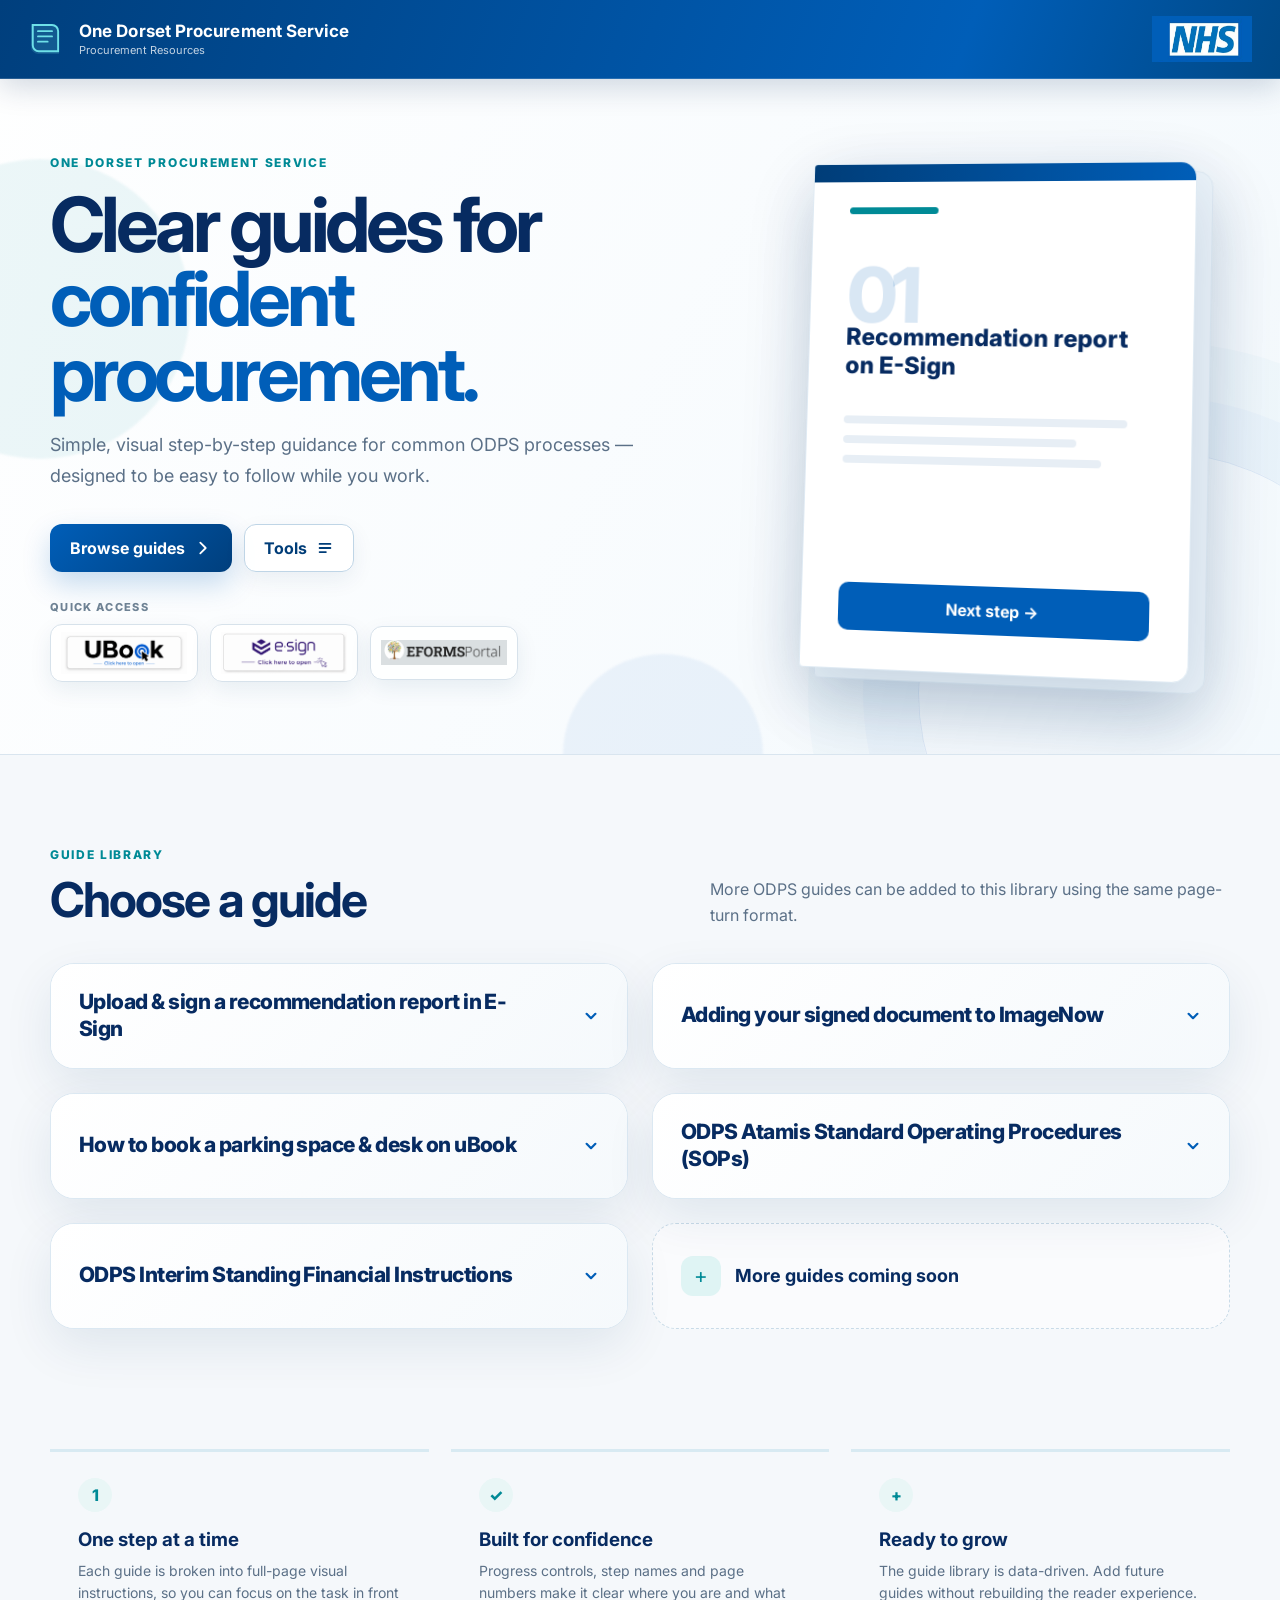
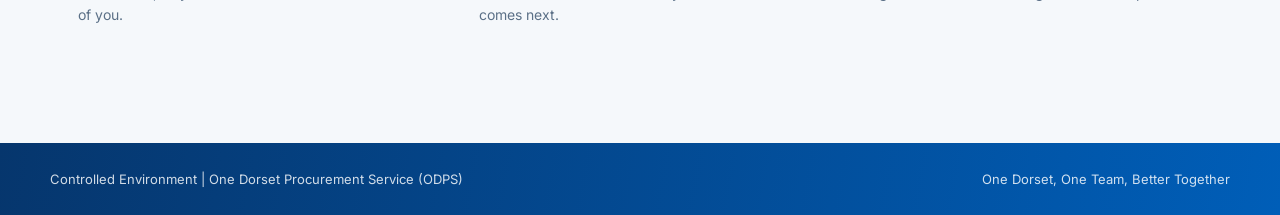
==== commit b91f0a45: "Add files via upload" ====
--- a/index.html
+++ b/index.html
@@ -22,12 +22,12 @@
           </svg>
         </span>
         <span>
-          <strong>ODPS</strong>
-          <small>Procurement Guides</small>
+          <strong>One Dorset Procurement Service</strong>
+          <small>Procurement Resources</small>
         </span>
       </a>
 
-      <div class="nhs-badge" aria-label="NHS">NHS</div>
+      <a class="nhs-logo-link" href="https://intranet.uhd.nhs.uk/" aria-label="Open UHD intranet"><img src="assets/nhs-logo.png" alt="NHS" /></a>
     </div>
   </header>
 
@@ -43,10 +43,18 @@
           <p class="hero-lead">
             Simple, visual step-by-step guidance for common ODPS processes — designed to be easy to follow while you work.
           </p>
-          <a class="primary-cta" href="#guides">
-            Browse guides
-            <svg viewBox="0 0 20 20" aria-hidden="true"><path d="m7 4 6 6-6 6" fill="none" stroke="currentColor" stroke-width="2" stroke-linecap="round" stroke-linejoin="round"/></svg>
-          </a>
+          <div class="hero-actions">
+            <a class="primary-cta" href="#guides">
+              Browse guides
+              <svg viewBox="0 0 20 20" aria-hidden="true"><path d="m7 4 6 6-6 6" fill="none" stroke="currentColor" stroke-width="2" stroke-linecap="round" stroke-linejoin="round"/></svg>
+            </a>
+            <a class="tools-cta" href="tools.html">
+              Tools
+              <svg viewBox="0 0 20 20" aria-hidden="true">
+                <path d="M4 5.5h12M4 10h12M4 14.5h7" fill="none" stroke="currentColor" stroke-width="2" stroke-linecap="round"/>
+              </svg>
+            </a>
+          </div>
 
           <div class="hero-quick-links" aria-label="Quick links">
             <span class="hero-quick-label">Quick access</span>
@@ -56,6 +64,9 @@
               </a>
               <a class="hero-quick-link" href="https://www.esign.co.uk/products/electronic-signature/online/?campaignid=22806957279&adgroupid=&creative=&matchtype=&network=x&device=c&keyword=&gad_source=1&gad_campaignid=22806958452&gclid=Cj0KCQjww4TGBhCKARIsAFLXndT3X019wFtnOgdetSwJWBQyQHwm1I4fkyKZJX_4vGw8XTEZTkiFMokaAiSaEALw_wcB" target="_blank" rel="noopener noreferrer" aria-label="Open E-Sign in a new tab">
                 <img src="assets/esign-open-link.png" alt="E-Sign — Click here to open" />
+              </a>
+              <a class="hero-quick-link" href="https://eforms.uhd.nhs.uk/eformsportal/" target="_blank" rel="noopener noreferrer" aria-label="Open eForms Portal in a new tab">
+                <img src="assets/eforms-open-link.png" alt="eForms Portal" />
               </a>
             </div>
           </div>
@@ -228,7 +239,7 @@
 
   <footer>
     <div class="shell footer-inner">
-      <span>One Dorset Procurement Service (ODPS)</span>
+      <span>Controlled Environment | One Dorset Procurement Service (ODPS)</span>
       <span>One Dorset, One Team, Better Together</span>
     </div>
   </footer>
--- a/styles.css
+++ b/styles.css
@@ -1612,3 +1612,316 @@
     display: none;
   }
 }
+
+
+/* ============================================================
+   Compact expandable guide library tiles
+   ============================================================ */
+.guide-grid {
+  align-items: start;
+}
+
+.guide-card {
+  position: relative;
+  min-height: 0;
+  display: block;
+  overflow: hidden;
+  transform: none;
+  transition:
+    box-shadow .22s ease,
+    border-color .22s ease,
+    transform .22s ease;
+}
+
+.guide-card:hover {
+  transform: none;
+}
+
+.guide-card-summary {
+  width: 100%;
+  min-height: 104px;
+  margin: 0;
+  padding: 24px 64px 24px 28px;
+  display: flex;
+  align-items: center;
+  text-align: left;
+  border: 0;
+  background:
+    linear-gradient(135deg, rgba(255,255,255,.99), rgba(245,249,252,.98));
+  color: var(--navy);
+  cursor: pointer;
+}
+
+.guide-card-summary:hover {
+  background:
+    linear-gradient(135deg, #fff, #eef6fb);
+}
+
+.guide-card-summary:focus-visible {
+  outline: 3px solid rgba(0, 94, 184, .28);
+  outline-offset: -4px;
+}
+
+.guide-card-summary-title {
+  max-width: 92%;
+  font-size: 21px;
+  line-height: 1.25;
+  font-weight: 800;
+  letter-spacing: -.025em;
+}
+
+.guide-card-summary-chevron {
+  position: absolute;
+  right: 25px;
+  width: 22px;
+  height: 22px;
+  color: var(--nhs-blue);
+  transition: transform .22s ease;
+}
+
+.guide-card-expanded {
+  position: relative;
+  display: none;
+  grid-template-columns: 1.1fr .9fr;
+  min-height: 390px;
+}
+
+.guide-card.is-expanded {
+  box-shadow: 0 24px 58px rgba(10, 58, 102, .13);
+  border-color: #cbddea;
+}
+
+.guide-card.is-expanded .guide-card-summary {
+  display: none;
+}
+
+.guide-card.is-expanded .guide-card-expanded {
+  display: grid;
+  animation: guideCardExpand .24s ease both;
+}
+
+.guide-card-collapse {
+  position: absolute;
+  top: 16px;
+  right: 16px;
+  z-index: 4;
+  width: 38px;
+  height: 38px;
+  display: grid;
+  place-items: center;
+  padding: 0;
+  border: 1px solid rgba(255,255,255,.58);
+  border-radius: 999px;
+  background: rgba(255,255,255,.92);
+  color: var(--deep-blue);
+  box-shadow: 0 6px 18px rgba(0, 40, 80, .12);
+}
+
+.guide-card-collapse:hover {
+  background: #fff;
+}
+
+.guide-card-collapse:focus-visible {
+  outline: 3px solid rgba(0, 94, 184, .30);
+  outline-offset: 2px;
+}
+
+.guide-card-collapse svg {
+  width: 20px;
+  height: 20px;
+}
+
+@keyframes guideCardExpand {
+  from {
+    opacity: .15;
+    transform: translateY(-6px);
+  }
+  to {
+    opacity: 1;
+    transform: translateY(0);
+  }
+}
+
+.coming-soon {
+  min-height: 104px;
+  padding: 0;
+  display: flex;
+  align-items: center;
+  justify-content: flex-start;
+  text-align: left;
+}
+
+.coming-soon-compact {
+  width: 100%;
+  min-height: 104px;
+  padding: 20px 28px;
+  display: flex;
+  align-items: center;
+  gap: 14px;
+}
+
+.coming-soon .coming-soon-icon {
+  width: 40px;
+  height: 40px;
+  flex: 0 0 40px;
+  margin: 0;
+  border-radius: 12px;
+  font-size: 21px;
+}
+
+.coming-soon h3 {
+  margin: 0;
+  font-size: 18px;
+}
+
+@media (max-width: 680px) {
+  .guide-card {
+    display: block;
+  }
+
+  .guide-card-summary {
+    min-height: 88px;
+    padding: 20px 54px 20px 22px;
+  }
+
+  .guide-card-summary-title {
+    font-size: 19px;
+  }
+
+  .guide-card.is-expanded .guide-card-expanded {
+    display: flex;
+    flex-direction: column-reverse;
+  }
+
+  .guide-card-collapse {
+    top: 12px;
+    right: 12px;
+  }
+
+  .coming-soon,
+  .coming-soon-compact {
+    min-height: 88px;
+  }
+
+  .coming-soon-compact {
+    padding: 18px 22px;
+  }
+}
+
+@media (prefers-reduced-motion: reduce) {
+  .guide-card.is-expanded .guide-card-expanded {
+    animation: none;
+  }
+}
+
+
+/* Expanded guide tiles can be clicked anywhere outside controls to collapse. */
+.guide-card.is-collapsed,
+.guide-card.is-expanded .guide-card-expanded {
+  cursor: pointer;
+}
+
+.guide-card.is-expanded button,
+.guide-card.is-expanded a,
+.guide-card.is-collapsed button,
+.guide-card.is-collapsed a {
+  cursor: pointer;
+}
+
+
+/* Main-page Guides / Tools actions */
+.hero-actions {
+  display: flex;
+  align-items: center;
+  flex-wrap: wrap;
+  gap: 12px;
+}
+
+.tools-cta {
+  gap: 9px;
+  padding: 13px 19px;
+  border: 1px solid #bfd5e6;
+  border-radius: 12px;
+  background: rgba(255,255,255,.92);
+  color: var(--deep-blue);
+  text-decoration: none;
+  font-weight: 700;
+  display: inline-flex;
+  align-items: center;
+  justify-content: center;
+  box-shadow: 0 8px 22px rgba(10, 58, 102, .07);
+  transition: transform .18s ease, box-shadow .18s ease, border-color .18s ease;
+}
+
+.tools-cta:hover {
+  transform: translateY(-2px);
+  border-color: #8fb8d3;
+  box-shadow: 0 12px 28px rgba(10, 58, 102, .11);
+}
+
+.tools-cta svg {
+  width: 18px;
+  height: 18px;
+}
+
+@media (max-width: 680px) {
+  .hero-actions {
+    gap: 10px;
+  }
+}
+
+
+/* Official NHS header mark. It is also a discreet link to the UHD intranet. */
+.nhs-logo-link {
+  display: inline-flex;
+  align-items: center;
+  justify-content: center;
+  justify-self: end;
+  line-height: 0;
+  text-decoration: none;
+  border-radius: 3px;
+}
+
+.nhs-logo-link img {
+  display: block;
+  width: 108px;
+  height: auto;
+  max-height: 46px;
+  object-fit: contain;
+}
+
+.nhs-logo-link:focus-visible {
+  outline: 3px solid rgba(255,255,255,.9);
+  outline-offset: 4px;
+}
+
+@media (max-width: 680px) {
+  .nhs-logo-link img {
+    width: 92px;
+    max-height: 40px;
+  }
+}
+
+
+/* Updated ODPS header wording */
+.brand strong {
+  font-size: 17px;
+  letter-spacing: .005em;
+}
+
+.brand small {
+  font-size: 11px;
+}
+
+@media (max-width: 680px) {
+  .brand strong {
+    max-width: 205px;
+    font-size: 14px;
+    line-height: 1.2;
+  }
+
+  .brand small {
+    display: block;
+    font-size: 10px;
+  }
+}
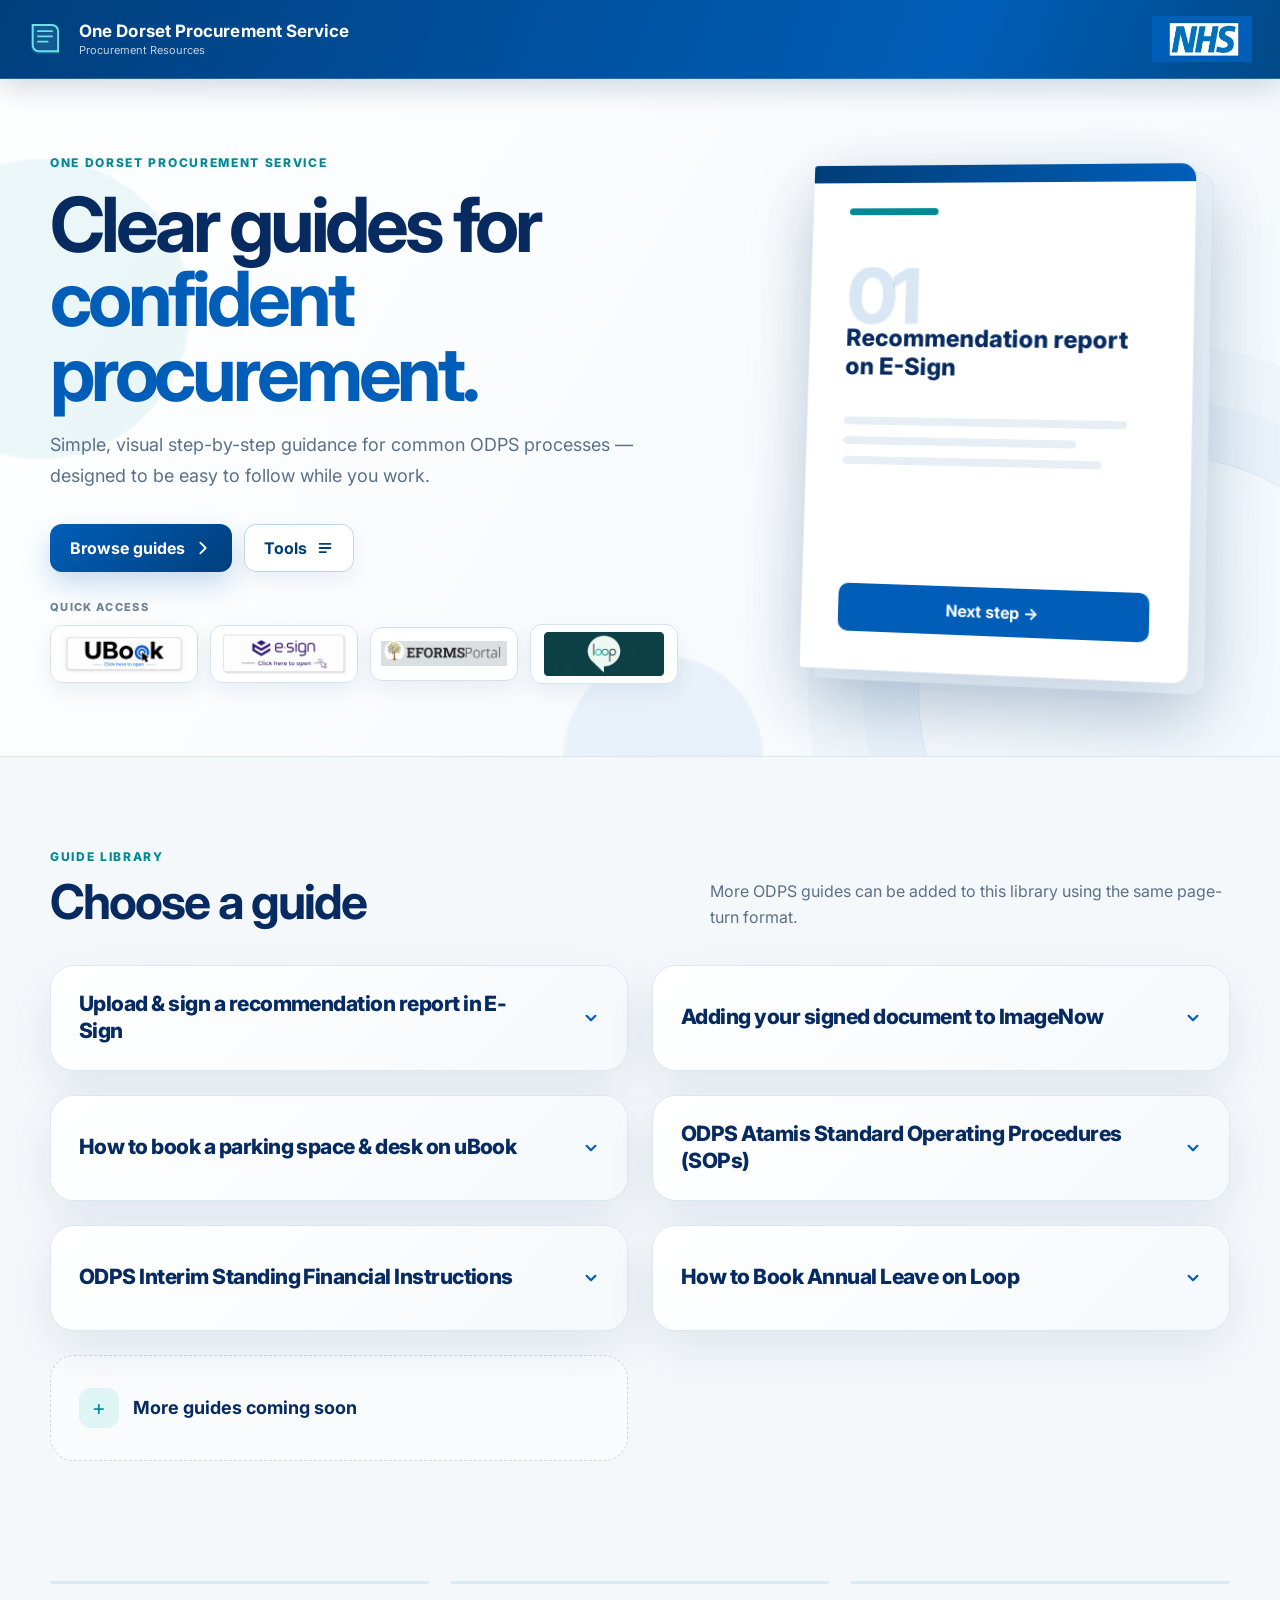
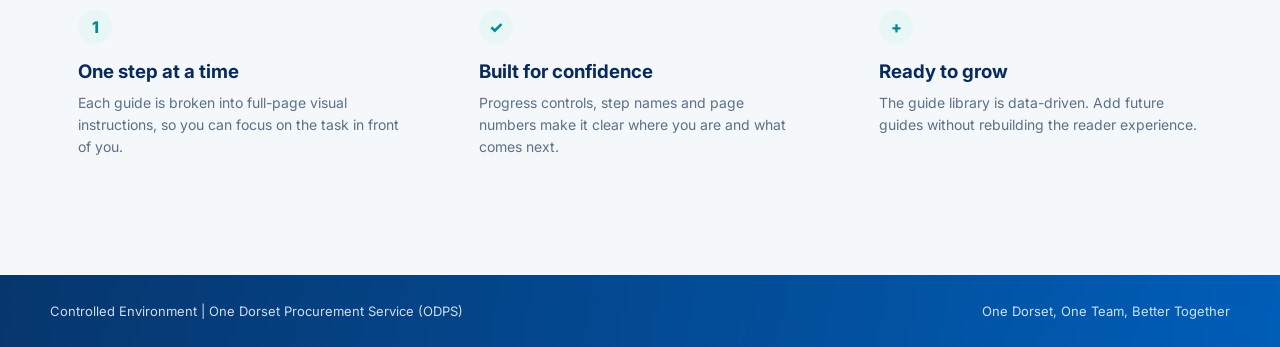
==== commit 430fd460: "Add files via upload" ====
--- a/index.html
+++ b/index.html
@@ -68,6 +68,9 @@
               <a class="hero-quick-link" href="https://eforms.uhd.nhs.uk/eformsportal/" target="_blank" rel="noopener noreferrer" aria-label="Open eForms Portal in a new tab">
                 <img src="assets/eforms-open-link.png" alt="eForms Portal" />
               </a>
+              <a class="hero-quick-link" href="https://web.loop.allocate-cloud.co.uk/loop" target="_blank" rel="noopener noreferrer" aria-label="Open RLDatix Loop in a new tab">
+                <img src="assets/loop-open-link.png" alt="RLDatix Loop" />
+              </a>
             </div>
           </div>
         </div>
